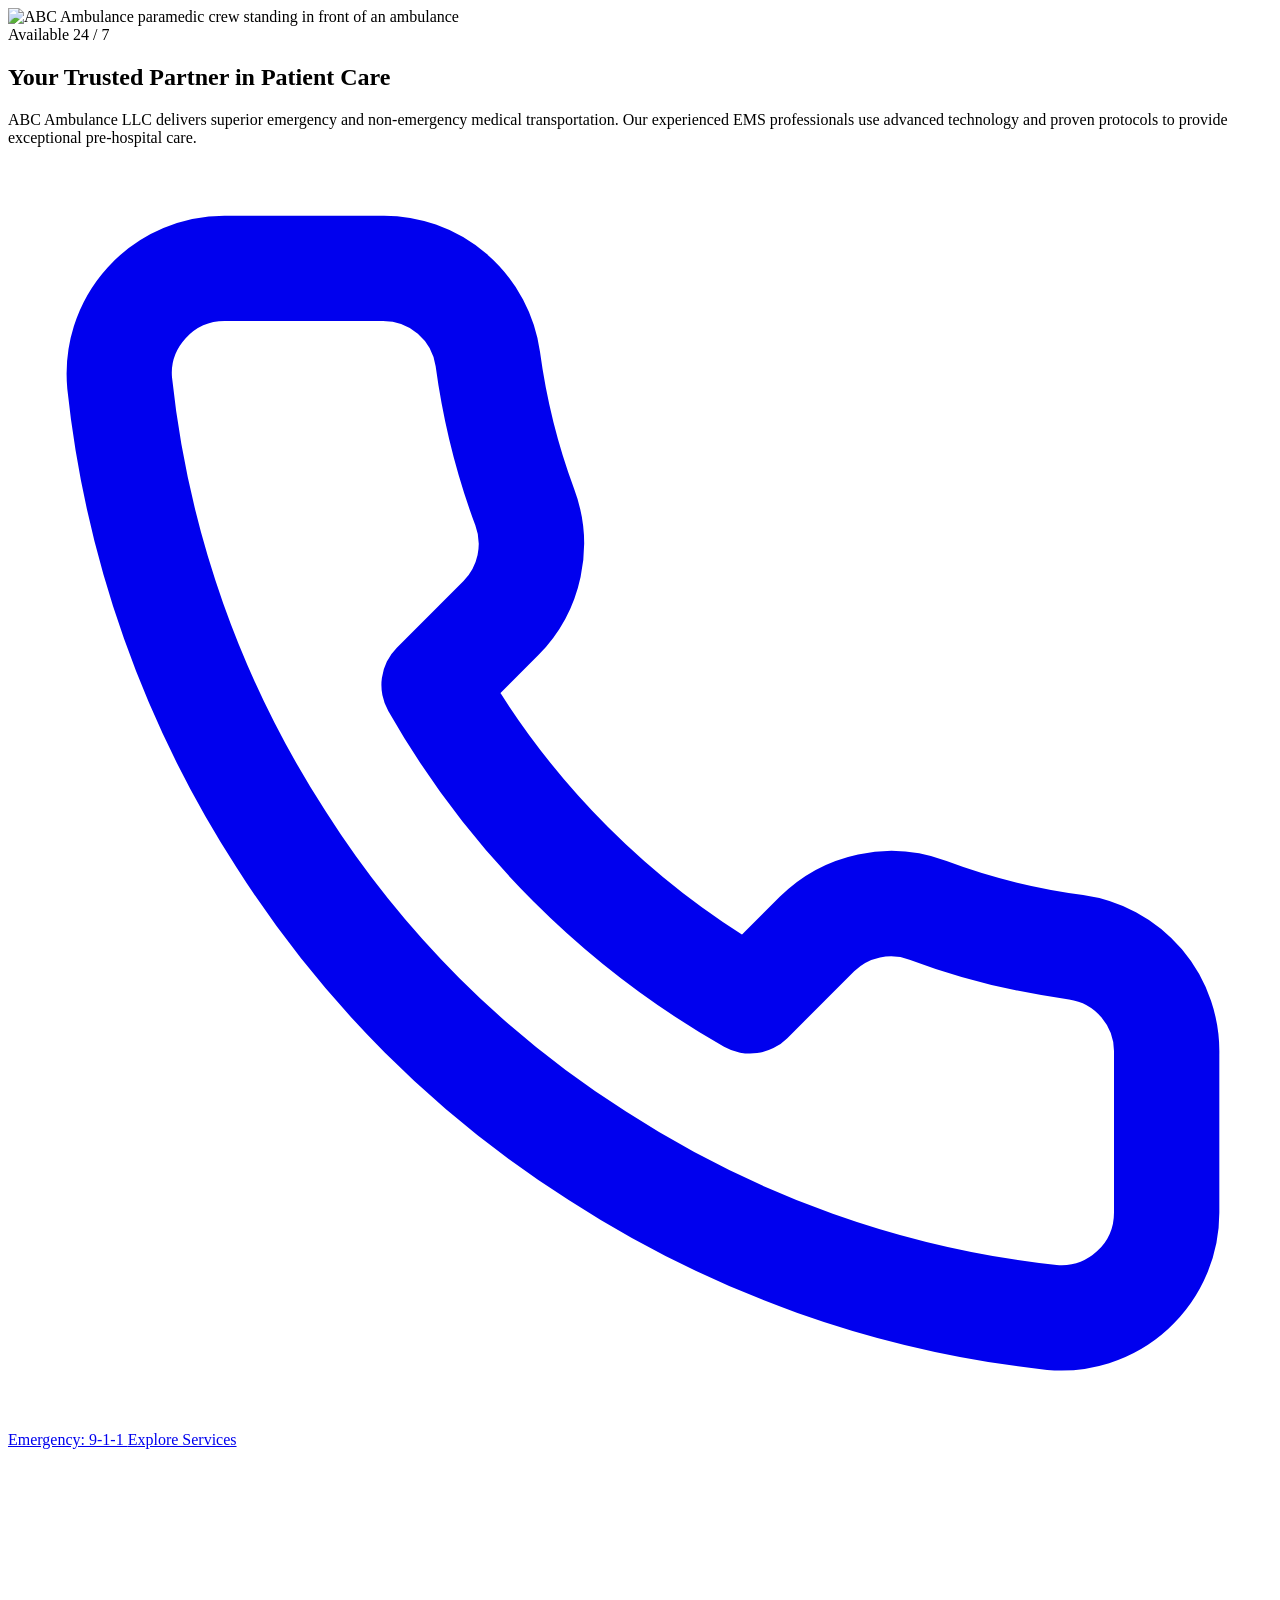
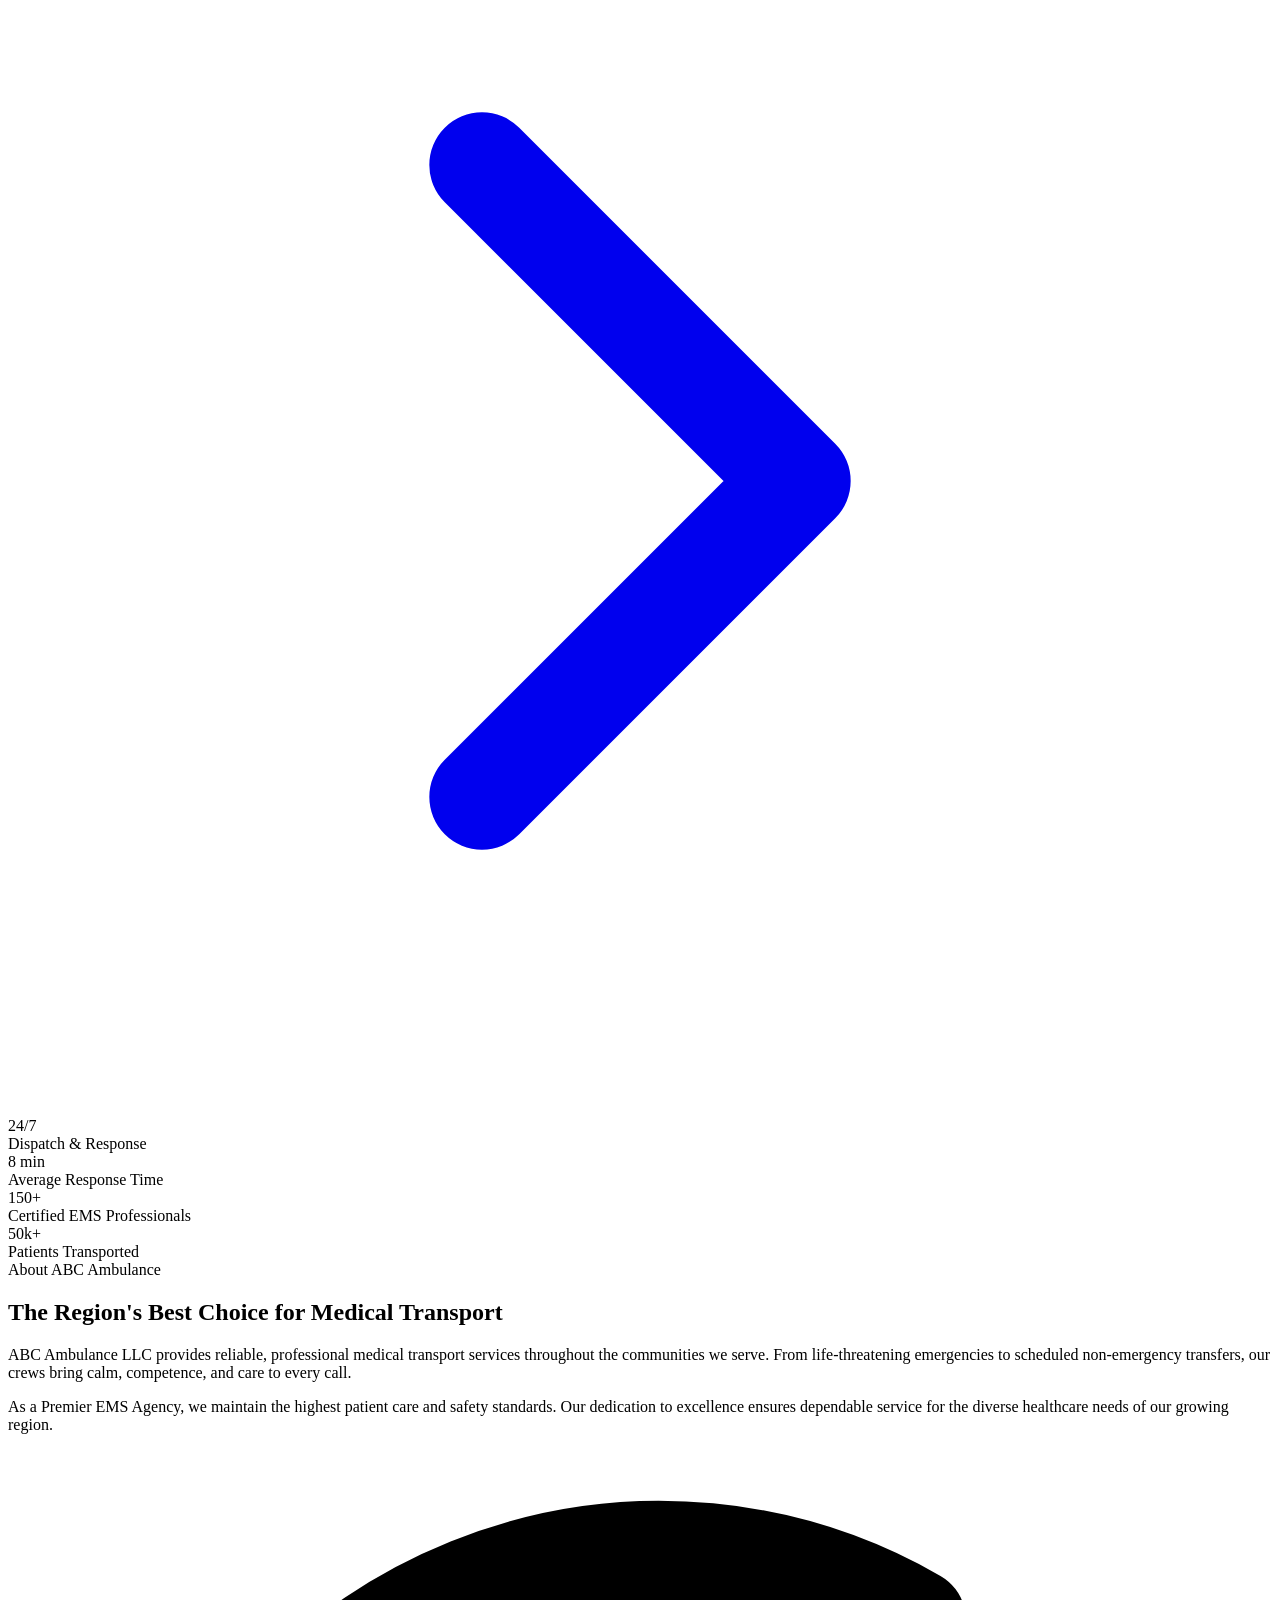
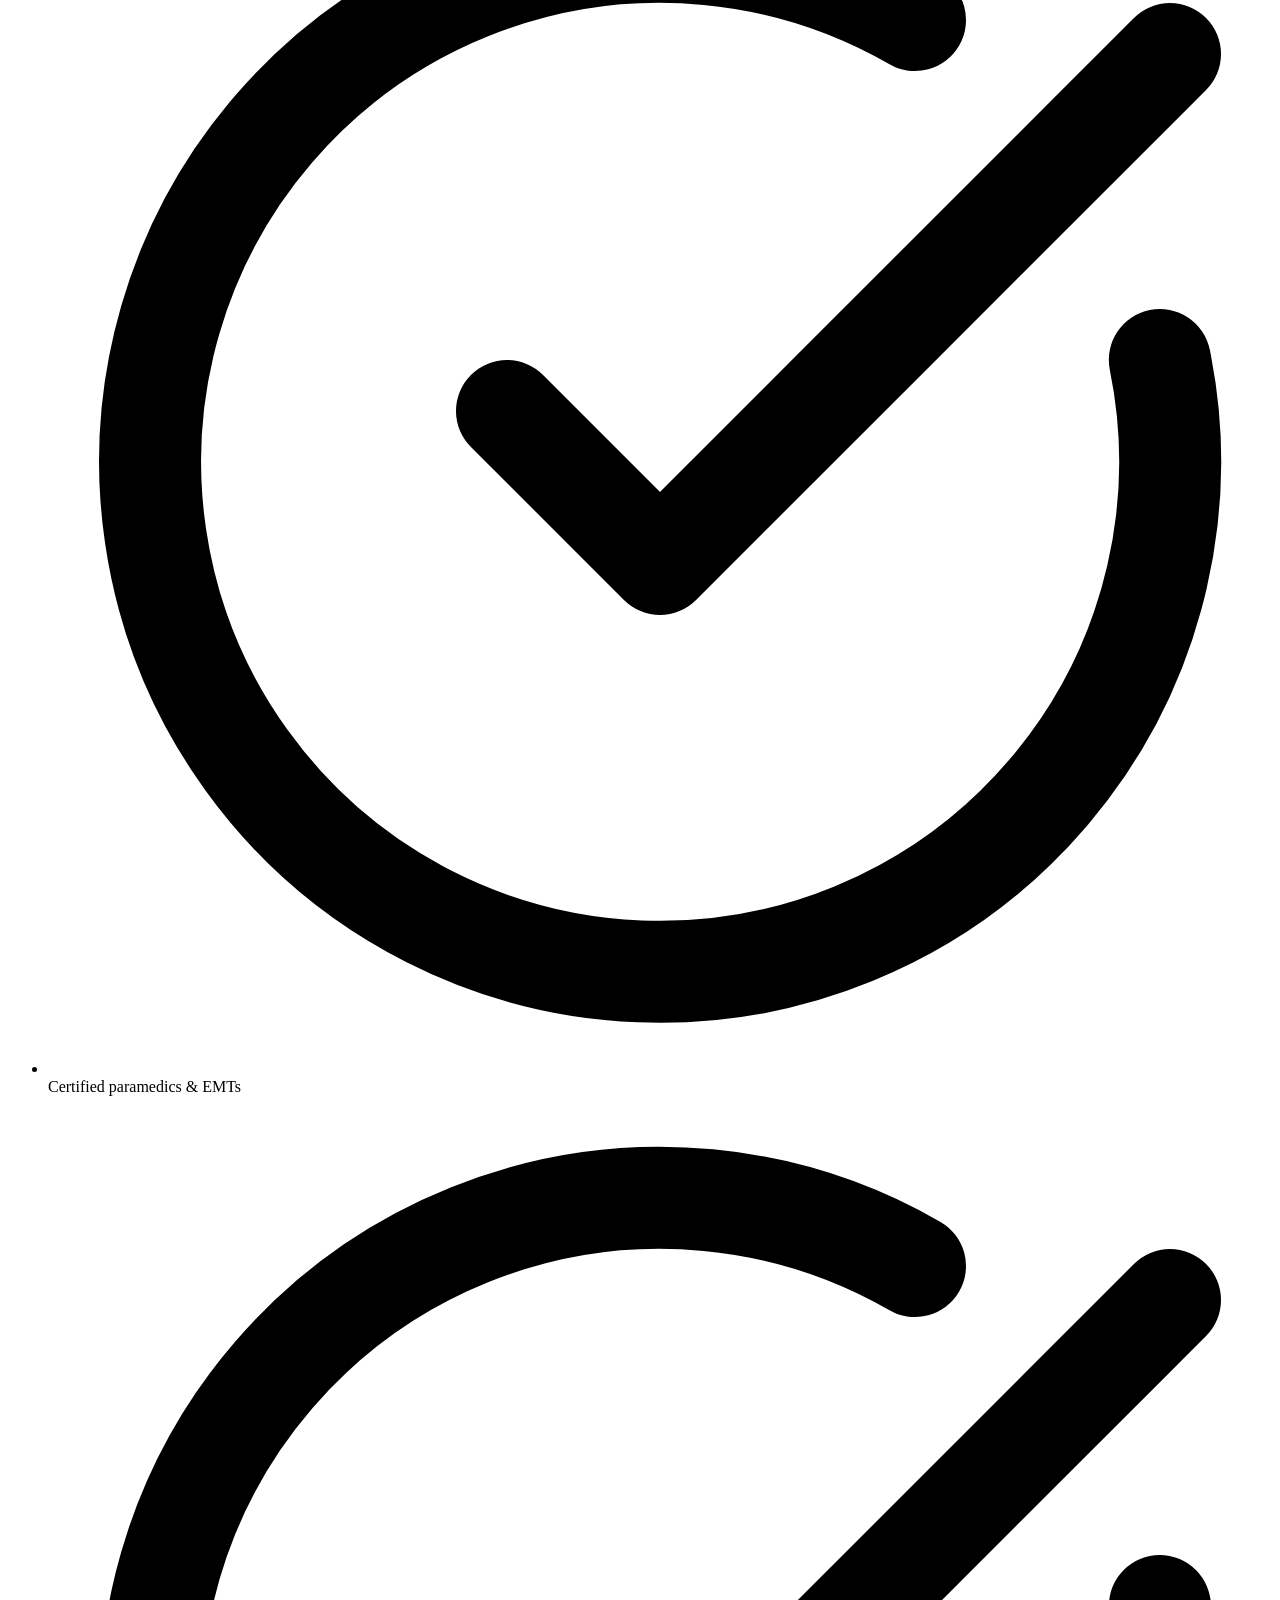
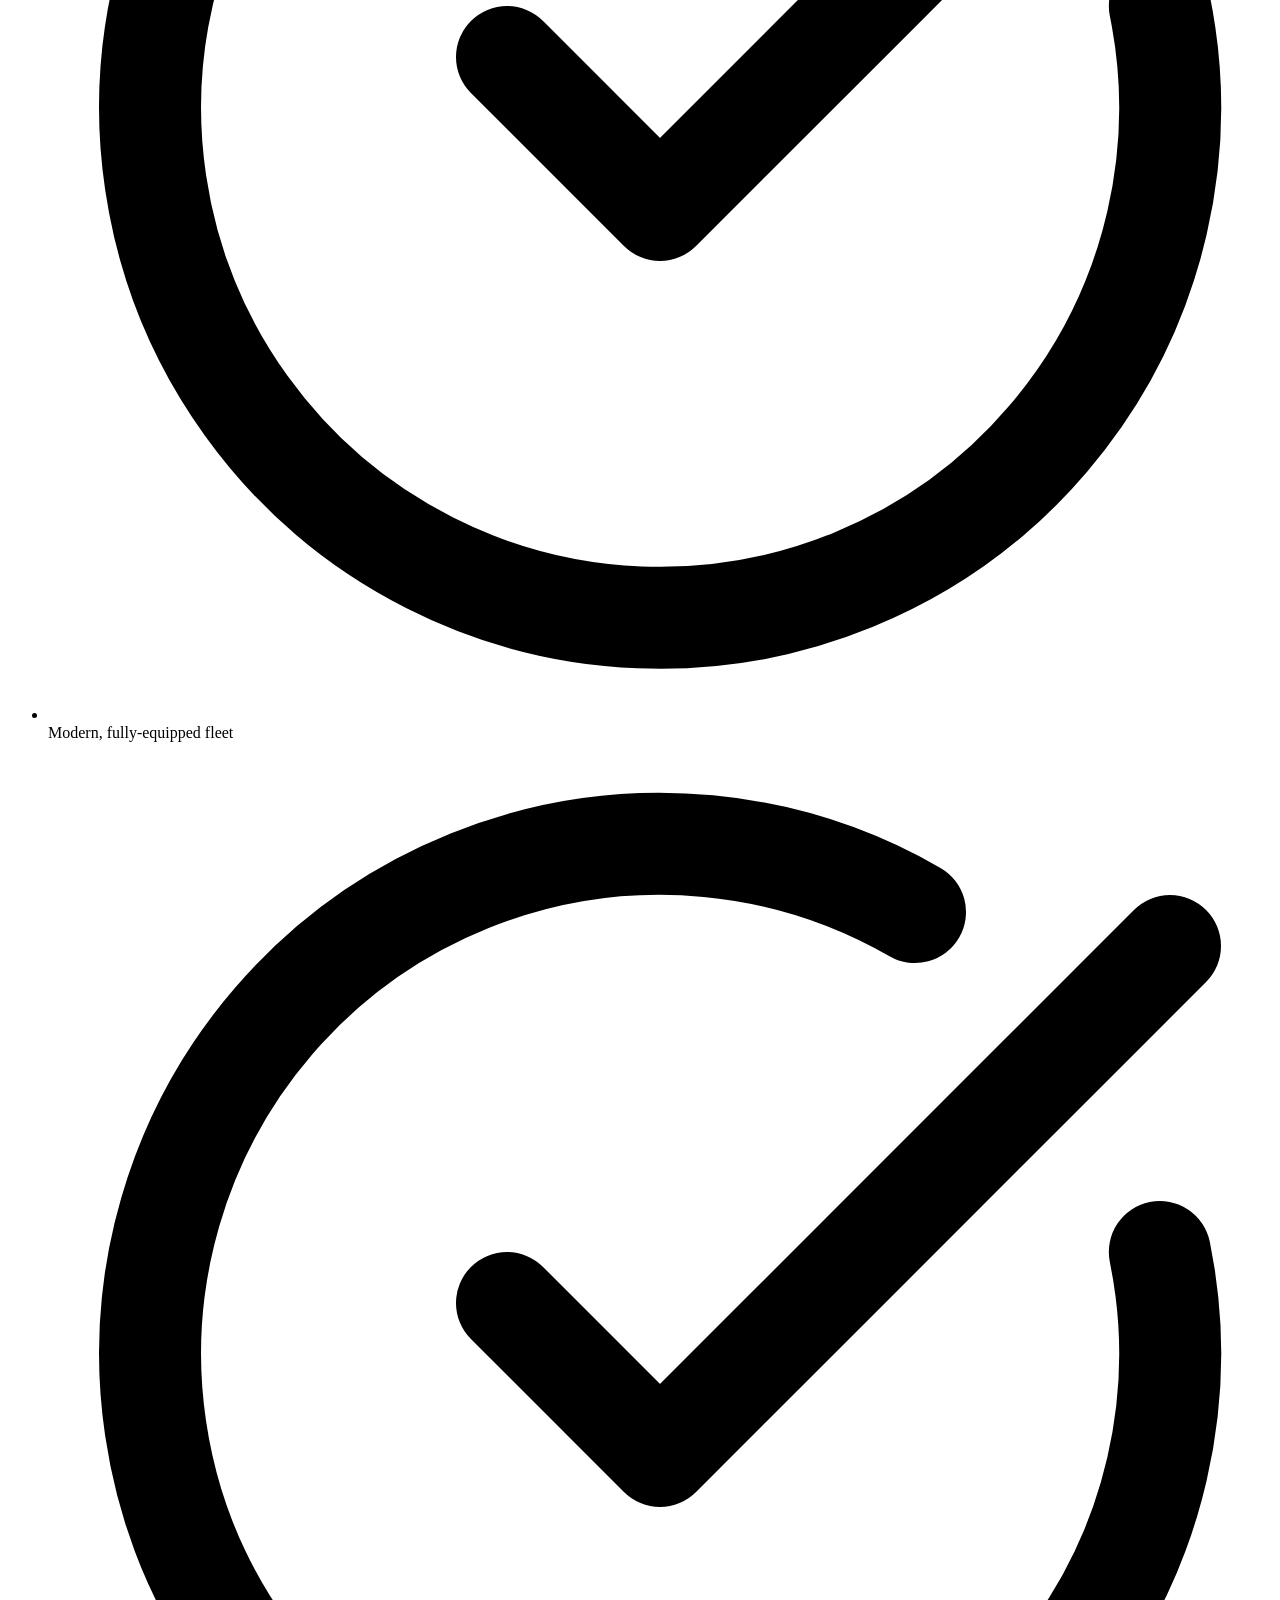
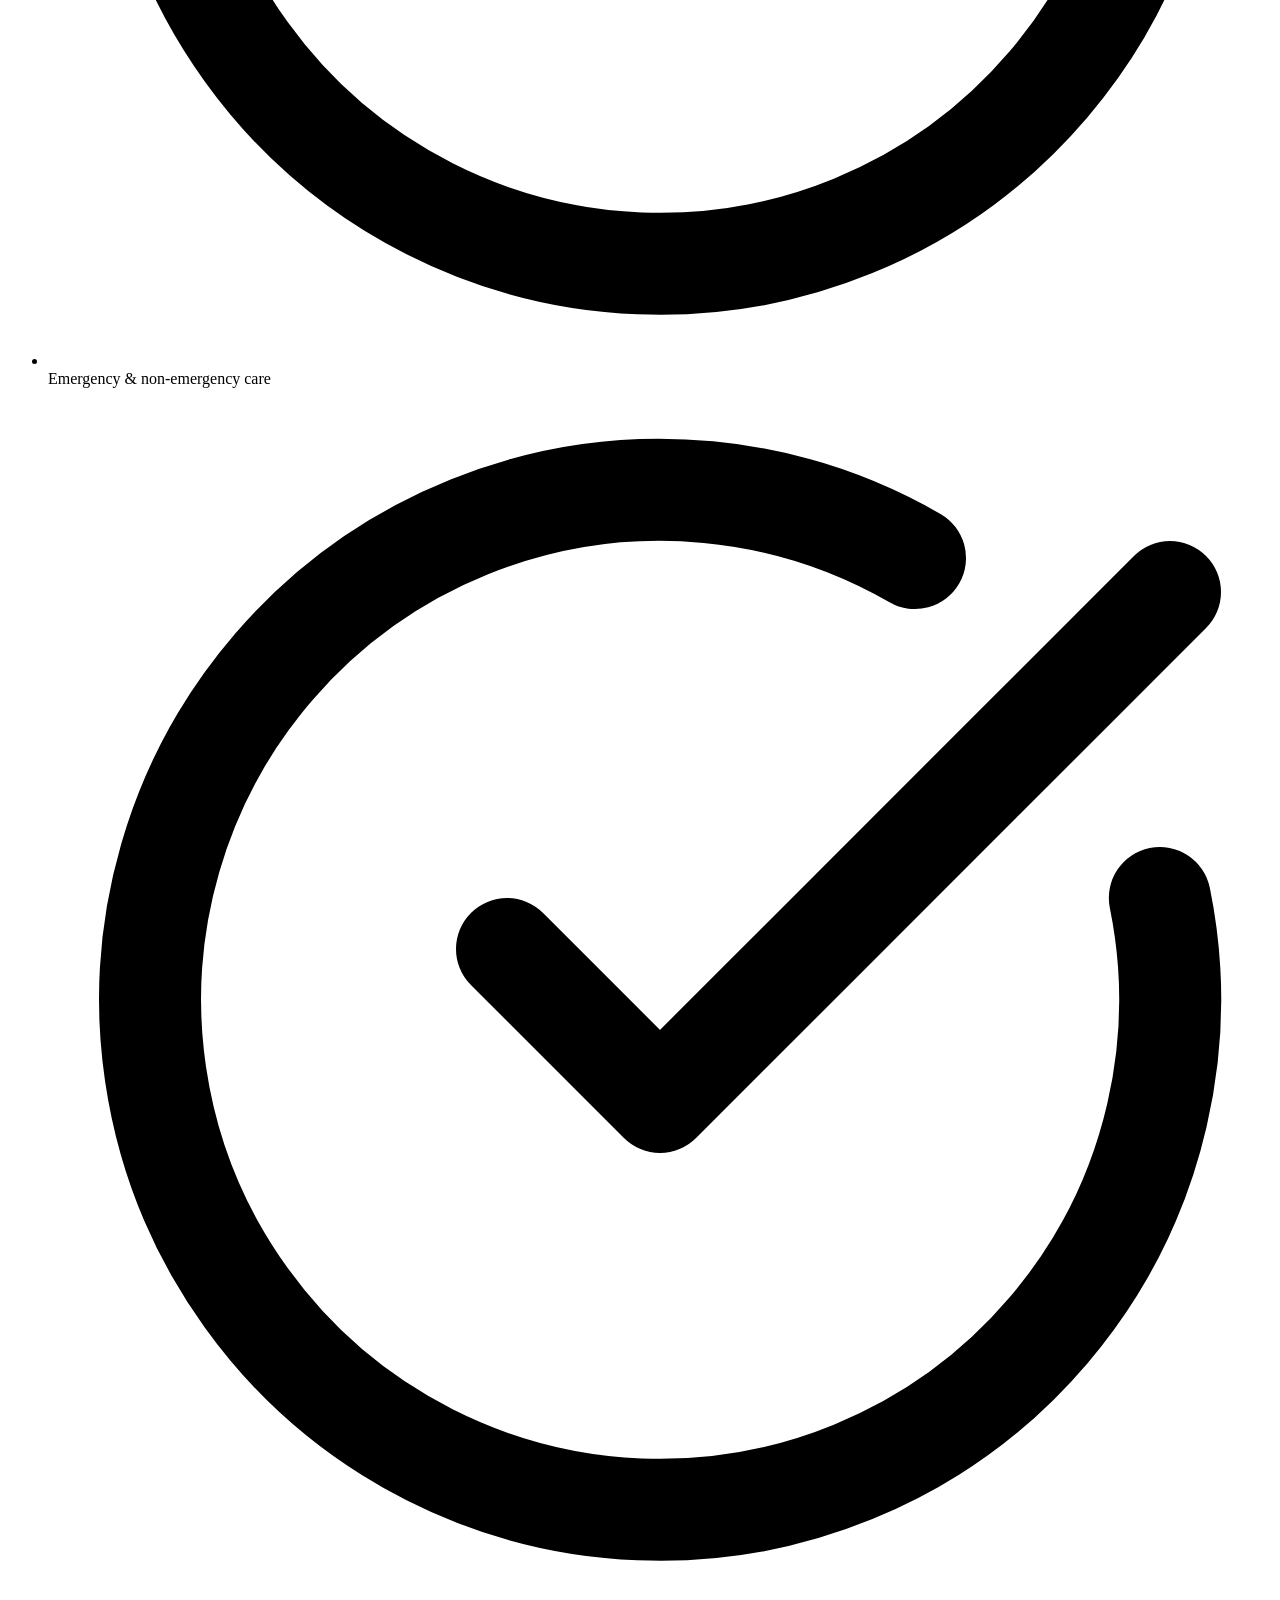
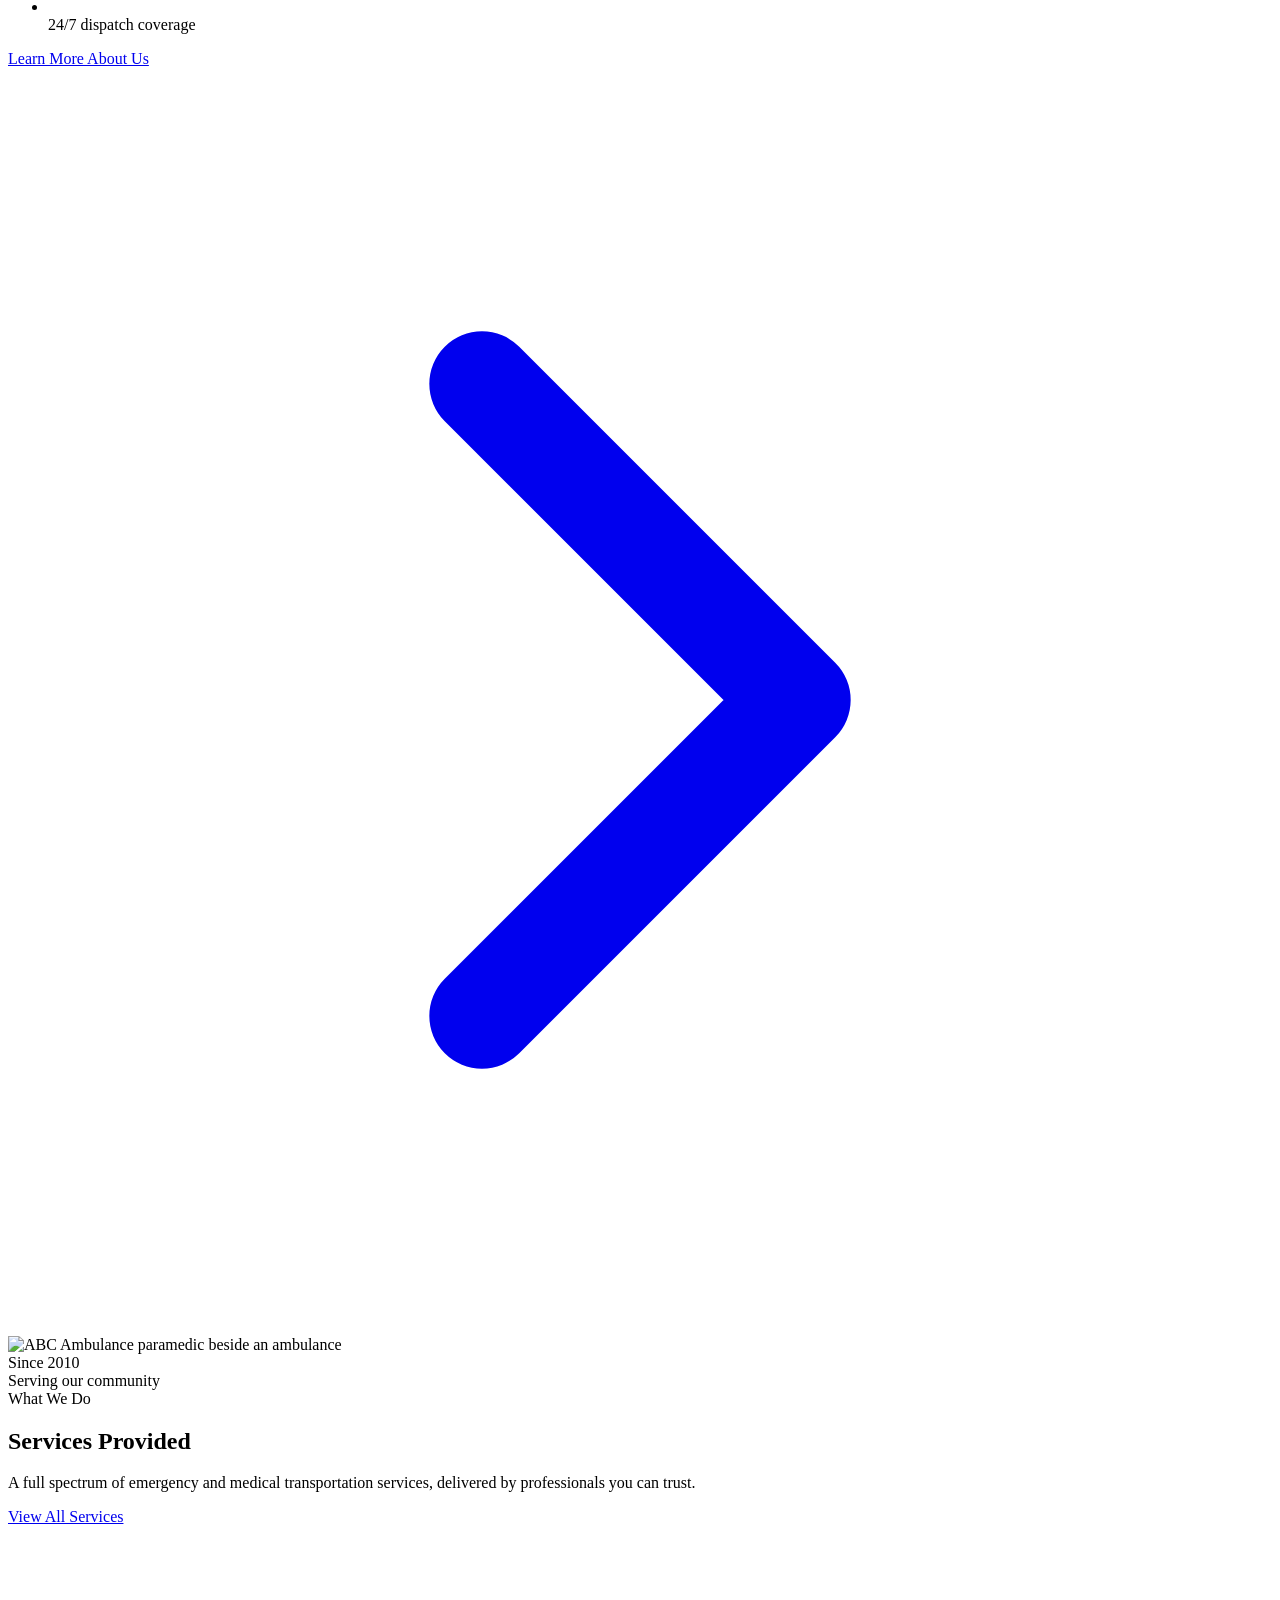
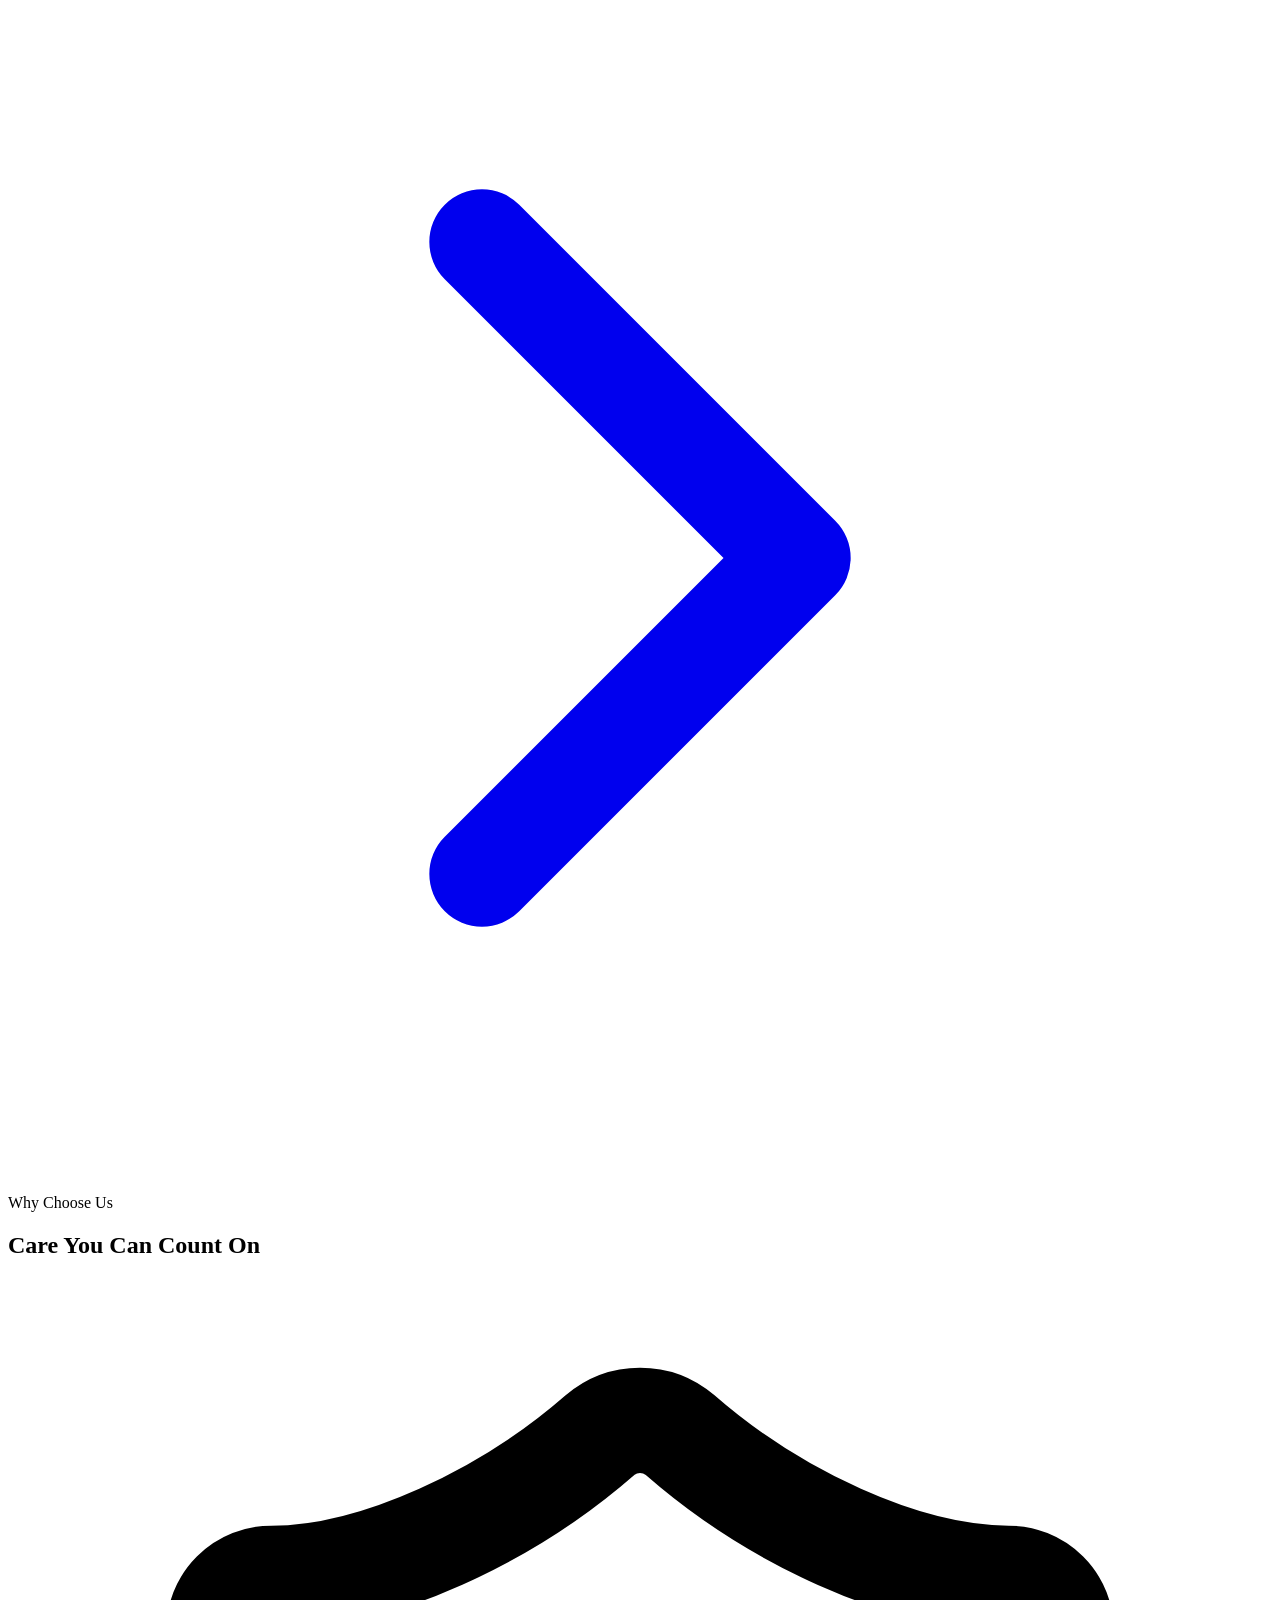
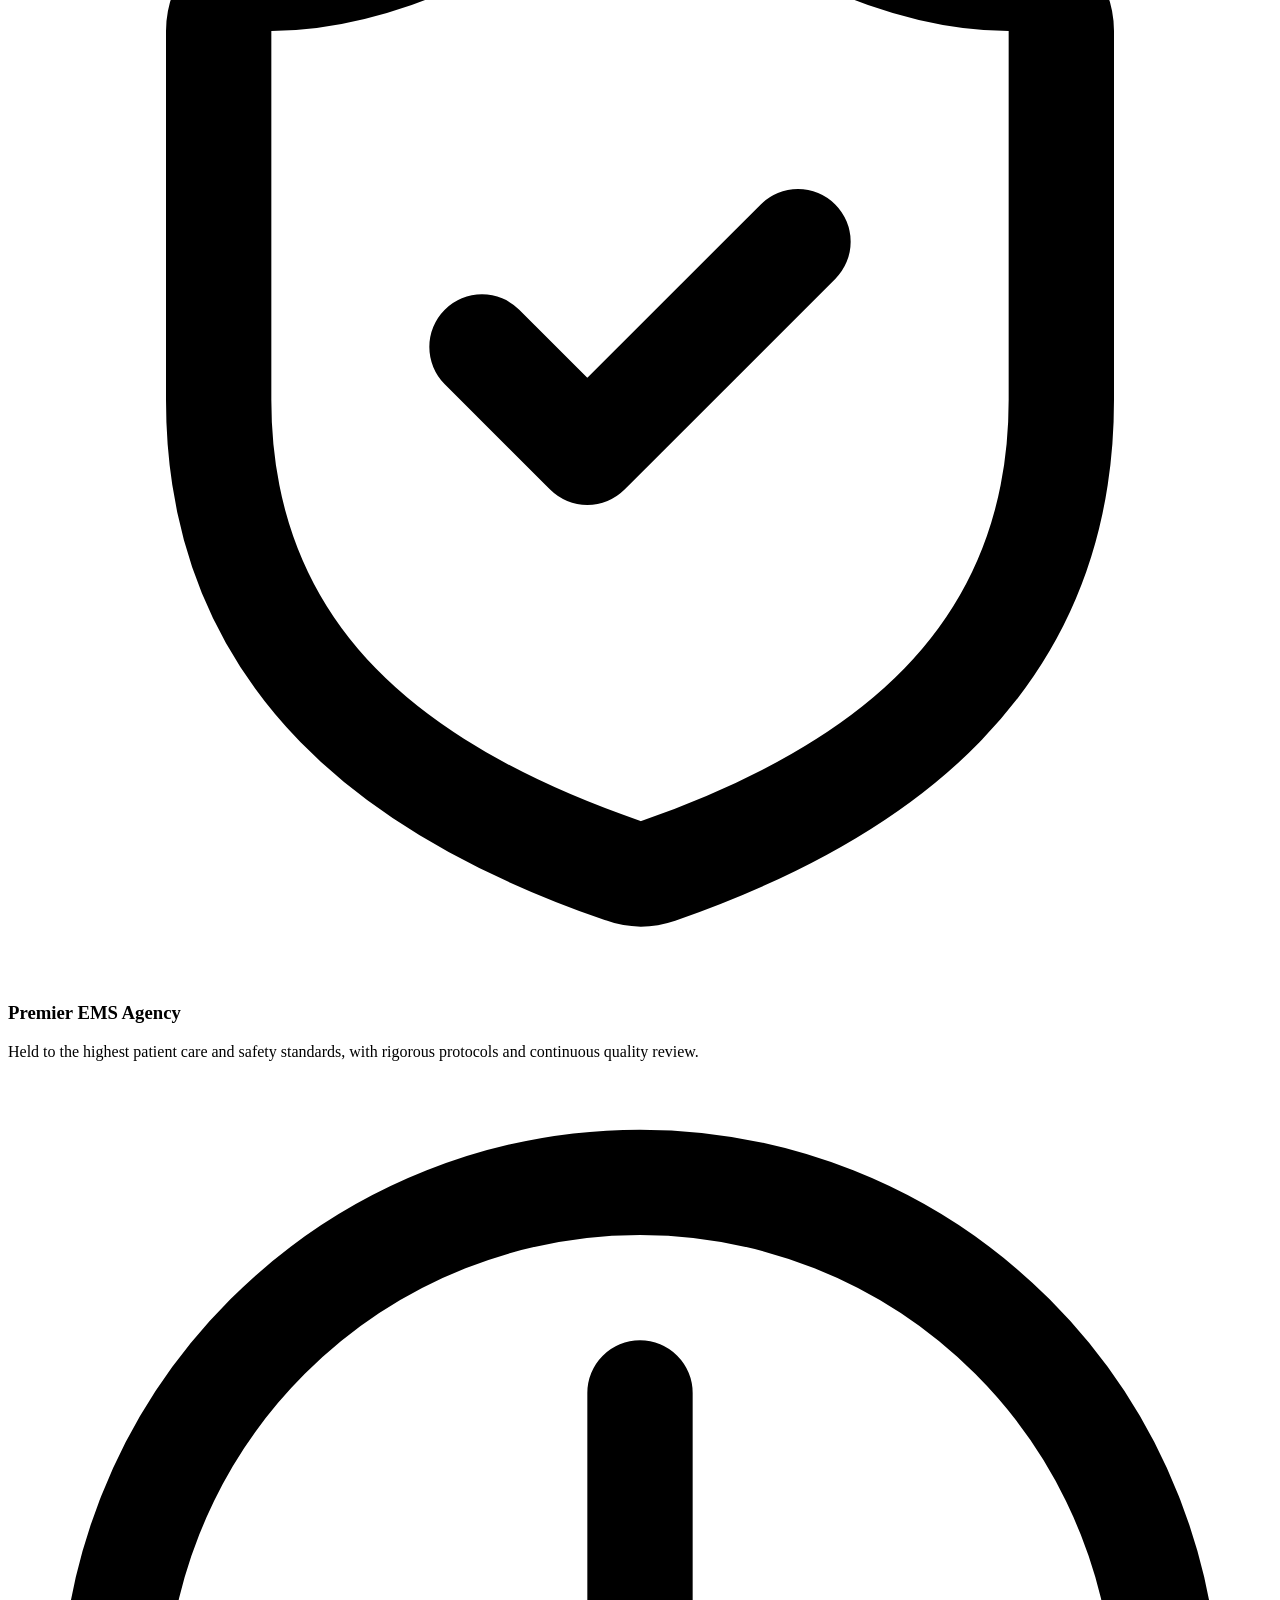
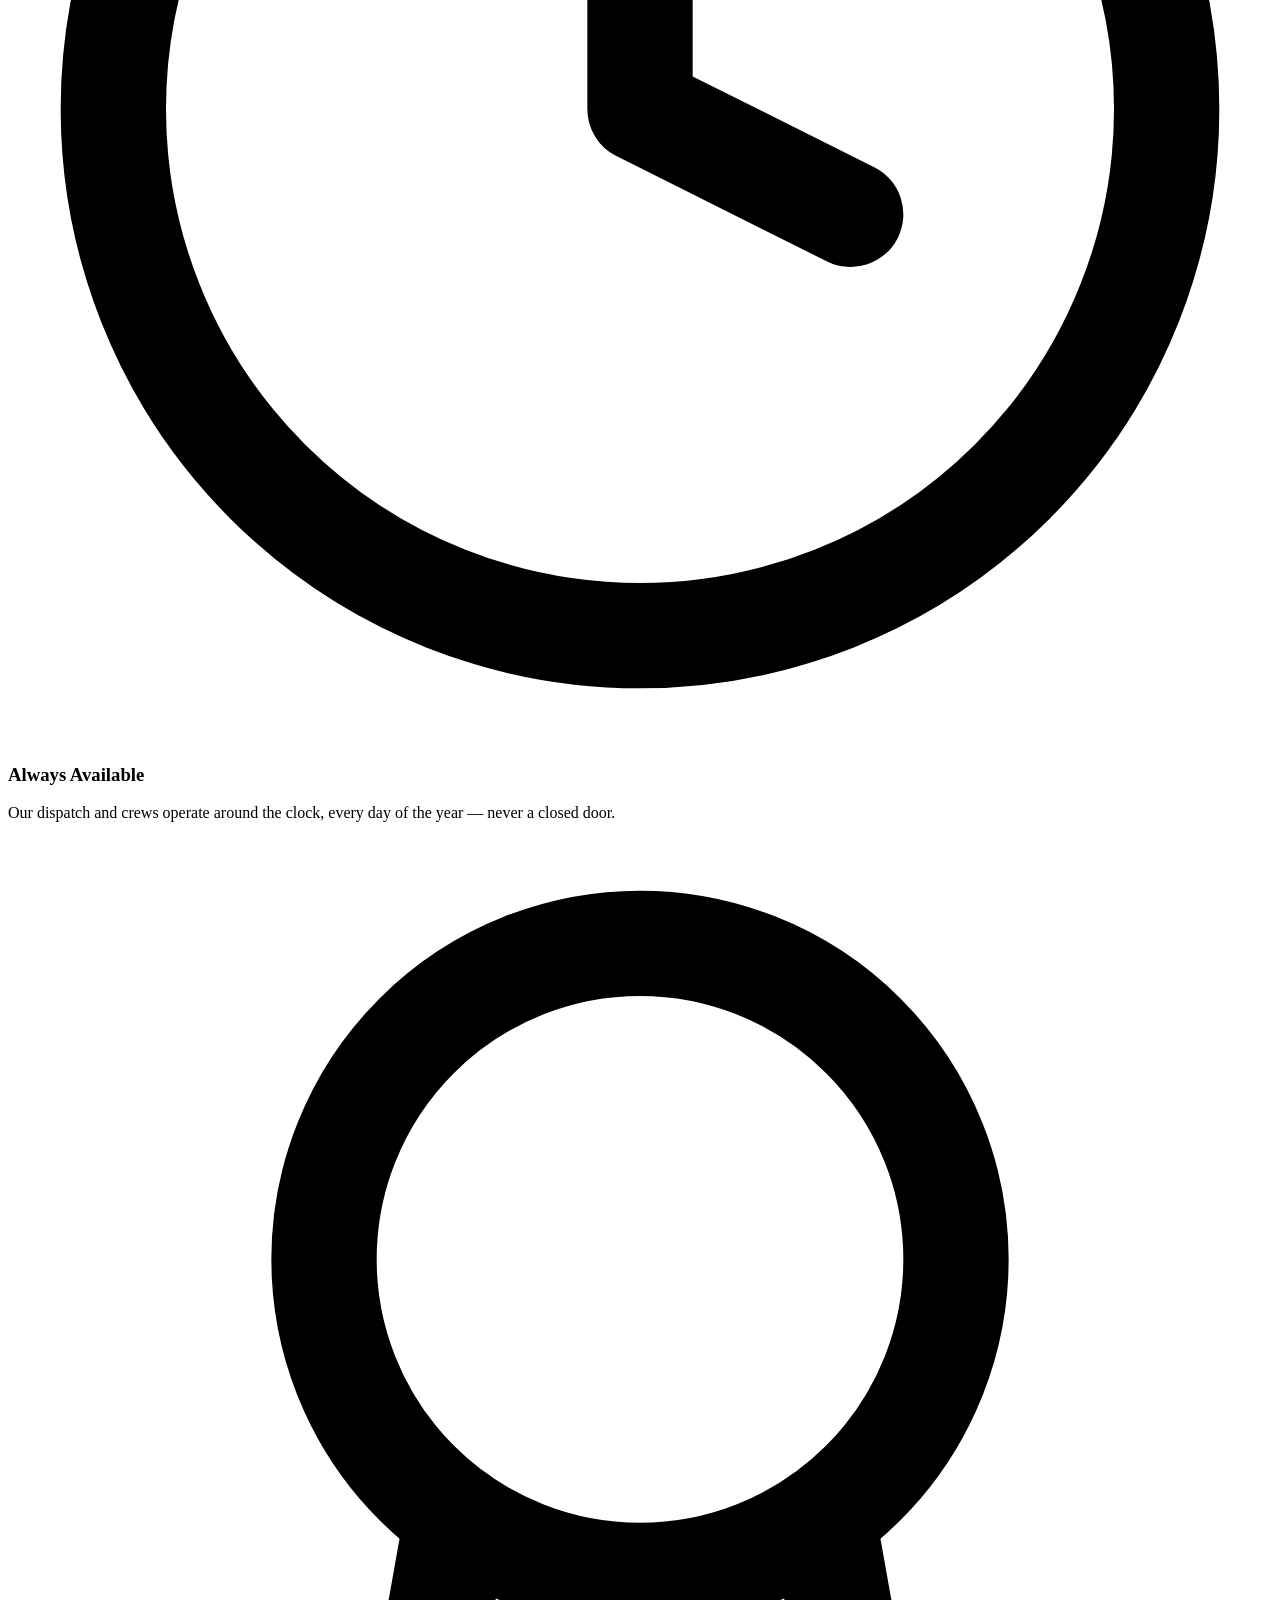
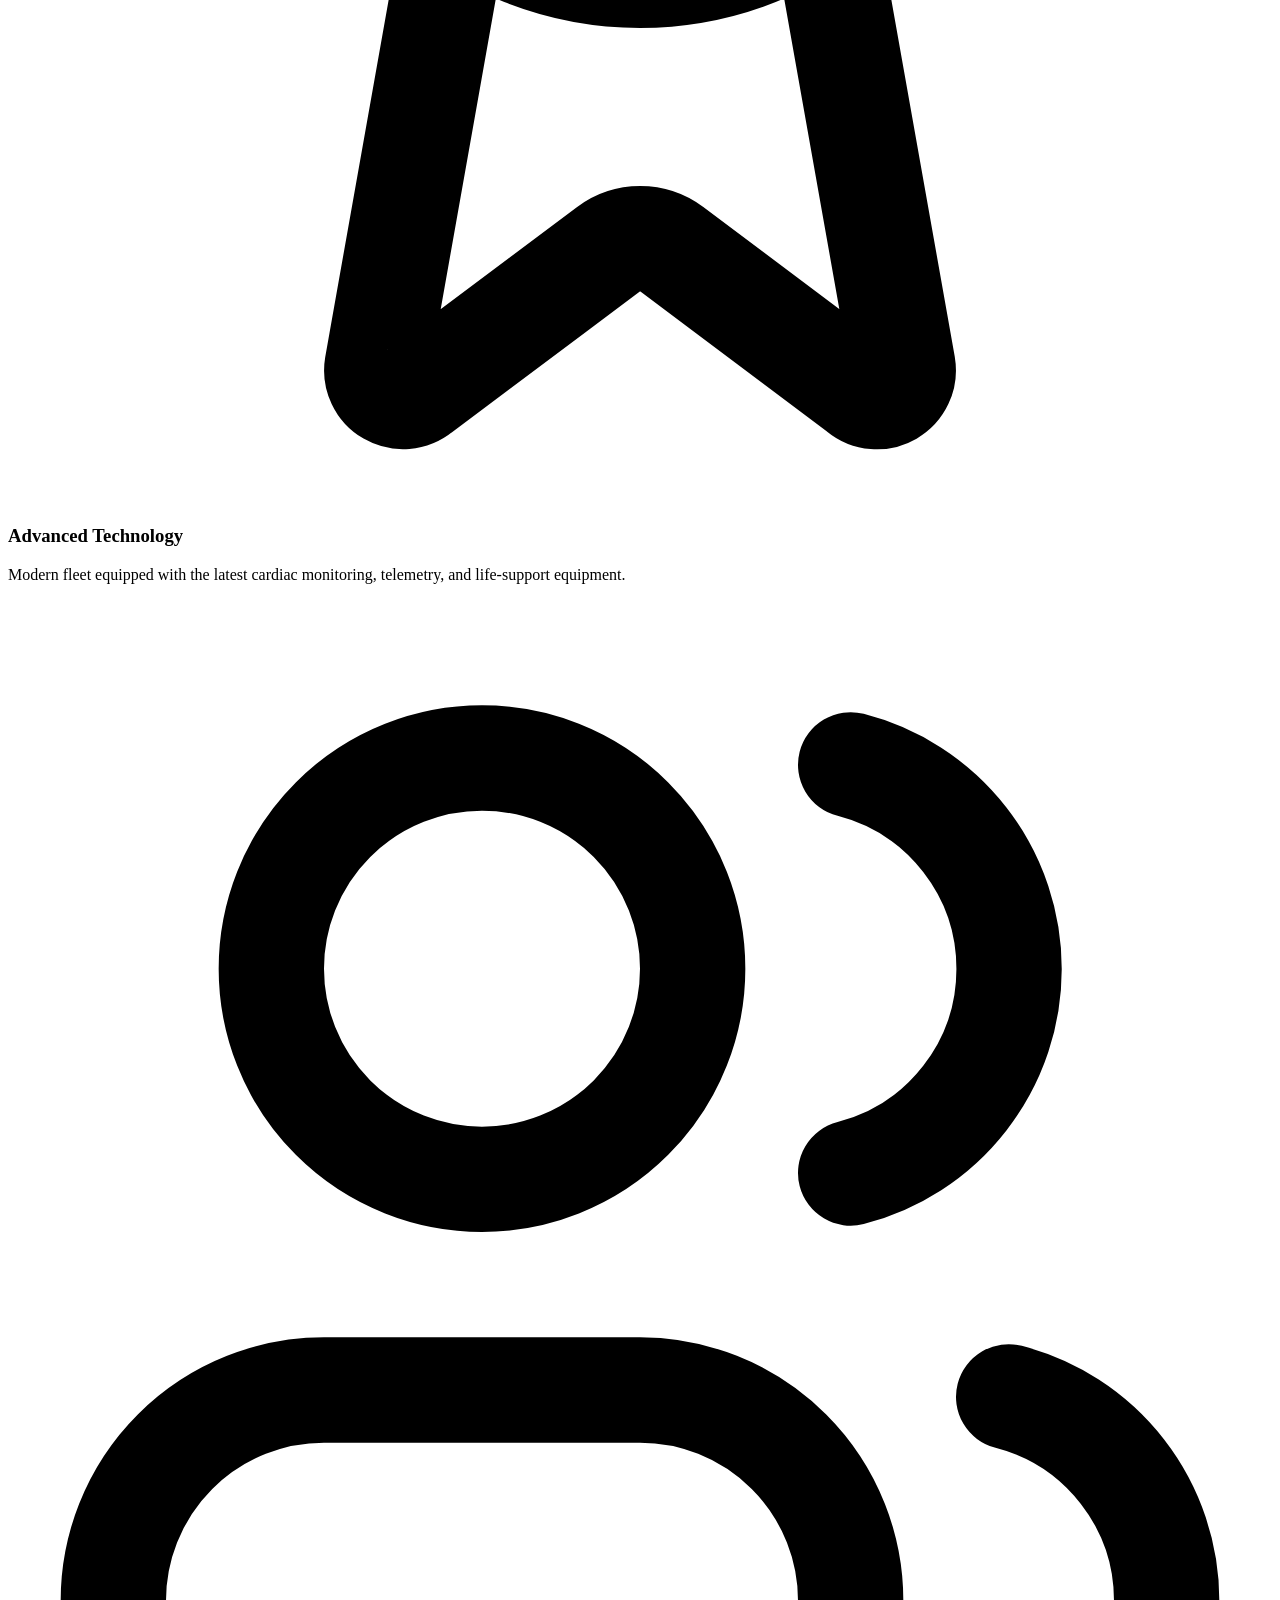
==== index.html @ 4aece764 "Add files via upload" ====
<!DOCTYPE html>
<html lang="en">
<head>
  <meta charset="utf-8" />
  <meta name="viewport" content="width=device-width, initial-scale=1" />
  <title>ABC Ambulance LLC | 24/7 Emergency & Medical Transport</title>
  <meta name="description" content="ABC Ambulance LLC delivers superior emergency 9-1-1 response and non-emergency medical transportation with certified paramedics serving our communities 24/7." />
  <meta name="author" content="ABC Ambulance LLC" />
  <meta property="og:title" content="ABC Ambulance LLC | 24/7 Emergency & Medical Transport" />
  <meta property="og:description" content="Superior emergency and non-emergency medical transport with certified paramedics and EMTs." />
  <meta property="og:type" content="website" />
  <meta name="twitter:card" content="summary_large_image" />
  <link rel="preconnect" href="https://fonts.googleapis.com" />
  <link rel="preconnect" href="https://fonts.gstatic.com" crossorigin />
  <link rel="stylesheet" href="https://fonts.googleapis.com/css2?family=Barlow+Condensed:wght@500;600;700&family=Inter:wght@400;500;600;700&display=swap" />
  <link rel="stylesheet" href="css/styles.css" />
</head>
<body>
  <header class="site-header" id="site-header"></header>

  <main>
    <!-- Hero -->
    <section class="hero">
      <div class="hero-bg">
        <img src="assets/hero-crew.jpg" alt="ABC Ambulance paramedic crew standing in front of an ambulance" width="1600" height="1200" />
        <div class="hero-overlay"></div>
      </div>
      <div class="container">
        <div class="hero-inner">
          <span class="badge-live"><span class="badge-dot"></span> Available 24 / 7</span>
          <h1>Your Trusted Partner in Patient Care</h1>
          <p>ABC Ambulance LLC delivers superior emergency and non-emergency medical transportation. Our experienced EMS professionals use advanced technology and proven protocols to provide exceptional pre-hospital care.</p>
          <div class="hero-actions">
            <a class="btn btn-hero btn-lg" href="tel:911">
              <svg viewBox="0 0 24 24" fill="none" stroke="currentColor" stroke-width="2" stroke-linecap="round" stroke-linejoin="round"><path d="M22 16.92v3a2 2 0 0 1-2.18 2 19.79 19.79 0 0 1-8.63-3.07 19.5 19.5 0 0 1-6-6 19.79 19.79 0 0 1-3.07-8.67A2 2 0 0 1 4.11 2h3a2 2 0 0 1 2 1.72c.13.96.36 1.9.7 2.81a2 2 0 0 1-.45 2.11L8.09 9.91a16 16 0 0 0 6 6l1.27-1.27a2 2 0 0 1 2.11-.45c.9.34 1.85.57 2.81.7A2 2 0 0 1 22 16.92z"/></svg>
              Emergency: 9-1-1
            </a>
            <a class="btn btn-outline-light btn-lg" href="services.html">
              Explore Services
              <svg viewBox="0 0 24 24" fill="none" stroke="currentColor" stroke-width="2" stroke-linecap="round" stroke-linejoin="round"><path d="m9 18 6-6-6-6"/></svg>
            </a>
          </div>
        </div>
      </div>
    </section>

    <!-- Stats -->
    <section class="stats">
      <div class="container">
        <div class="grid">
          <div class="stat"><div class="stat-value">24/7</div><div class="stat-label">Dispatch &amp; Response</div></div>
          <div class="stat"><div class="stat-value">8 min</div><div class="stat-label">Average Response Time</div></div>
          <div class="stat"><div class="stat-value">150+</div><div class="stat-label">Certified EMS Professionals</div></div>
          <div class="stat"><div class="stat-value">50k+</div><div class="stat-label">Patients Transported</div></div>
        </div>
      </div>
    </section>

    <!-- Intro -->
    <section class="section">
      <div class="container two-col">
        <div>
          <span class="eyebrow">About ABC Ambulance</span>
          <h2>The Region's Best Choice for Medical Transport</h2>
          <div class="prose">
            <p>ABC Ambulance LLC provides reliable, professional medical transport services throughout the communities we serve. From life-threatening emergencies to scheduled non-emergency transfers, our crews bring calm, competence, and care to every call.</p>
            <p>As a Premier EMS Agency, we maintain the highest patient care and safety standards. Our dedication to excellence ensures dependable service for the diverse healthcare needs of our growing region.</p>
          </div>
          <ul class="check-list">
            <li><svg viewBox="0 0 24 24" fill="none" stroke="currentColor" stroke-width="2" stroke-linecap="round" stroke-linejoin="round"><path d="M21.801 10A10 10 0 1 1 17 3.335"/><path d="m9 11 3 3L22 4"/></svg> Certified paramedics &amp; EMTs</li>
            <li><svg viewBox="0 0 24 24" fill="none" stroke="currentColor" stroke-width="2" stroke-linecap="round" stroke-linejoin="round"><path d="M21.801 10A10 10 0 1 1 17 3.335"/><path d="m9 11 3 3L22 4"/></svg> Modern, fully-equipped fleet</li>
            <li><svg viewBox="0 0 24 24" fill="none" stroke="currentColor" stroke-width="2" stroke-linecap="round" stroke-linejoin="round"><path d="M21.801 10A10 10 0 1 1 17 3.335"/><path d="m9 11 3 3L22 4"/></svg> Emergency &amp; non-emergency care</li>
            <li><svg viewBox="0 0 24 24" fill="none" stroke="currentColor" stroke-width="2" stroke-linecap="round" stroke-linejoin="round"><path d="M21.801 10A10 10 0 1 1 17 3.335"/><path d="m9 11 3 3L22 4"/></svg> 24/7 dispatch coverage</li>
          </ul>
          <a class="btn btn-primary btn-lg" style="margin-top:2rem" href="about.html">
            Learn More About Us
            <svg viewBox="0 0 24 24" fill="none" stroke="currentColor" stroke-width="2" stroke-linecap="round" stroke-linejoin="round"><path d="m9 18 6-6-6-6"/></svg>
          </a>
        </div>
        <div class="portrait-wrap">
          <div class="img-frame">
            <img src="assets/emt-portrait.jpg" alt="ABC Ambulance paramedic beside an ambulance" width="800" height="1008" loading="lazy" />
          </div>
          <div class="portrait-badge">
            <div class="big">Since 2010</div>
            <div class="small">Serving our community</div>
          </div>
        </div>
      </div>
    </section>

    <!-- Services -->
    <section class="section bg-secondary">
      <div class="container">
        <div class="section-intro">
          <span class="eyebrow">What We Do</span>
          <h2 class="section-title">Services Provided</h2>
          <p>A full spectrum of emergency and medical transportation services, delivered by professionals you can trust.</p>
        </div>
        <div class="card-grid" id="services-grid-home"></div>
        <div class="center mt-12">
          <a class="btn btn-accent btn-lg" href="services.html">
            View All Services
            <svg viewBox="0 0 24 24" fill="none" stroke="currentColor" stroke-width="2" stroke-linecap="round" stroke-linejoin="round"><path d="m9 18 6-6-6-6"/></svg>
          </a>
        </div>
      </div>
    </section>

    <!-- Why choose -->
    <section class="section">
      <div class="container">
        <div class="section-intro">
          <span class="eyebrow">Why Choose Us</span>
          <h2 class="section-title">Care You Can Count On</h2>
        </div>
        <div class="card-grid" style="margin-top:3.5rem">
          <div class="feature">
            <div class="icon-circle"><svg viewBox="0 0 24 24" fill="none" stroke="currentColor" stroke-width="2" stroke-linecap="round" stroke-linejoin="round"><path d="M20 13c0 5-3.5 7.5-7.66 8.95a1 1 0 0 1-.67-.01C7.5 20.5 4 18 4 13V6a1 1 0 0 1 1-1c2 0 4.5-1.2 6.24-2.72a1.17 1.17 0 0 1 1.52 0C14.51 3.81 17 5 19 5a1 1 0 0 1 1 1z"/><path d="m9 12 2 2 4-4"/></svg></div>
            <h3>Premier EMS Agency</h3>
            <p>Held to the highest patient care and safety standards, with rigorous protocols and continuous quality review.</p>
          </div>
          <div class="feature">
            <div class="icon-circle"><svg viewBox="0 0 24 24" fill="none" stroke="currentColor" stroke-width="2" stroke-linecap="round" stroke-linejoin="round"><circle cx="12" cy="12" r="10"/><polyline points="12 6 12 12 16 14"/></svg></div>
            <h3>Always Available</h3>
            <p>Our dispatch and crews operate around the clock, every day of the year &mdash; never a closed door.</p>
          </div>
          <div class="feature">
            <div class="icon-circle"><svg viewBox="0 0 24 24" fill="none" stroke="currentColor" stroke-width="2" stroke-linecap="round" stroke-linejoin="round"><path d="m15.477 12.89 1.515 8.526a.5.5 0 0 1-.81.47l-3.58-2.687a1 1 0 0 0-1.197 0l-3.586 2.686a.5.5 0 0 1-.81-.469l1.514-8.526"/><circle cx="12" cy="8" r="6"/></svg></div>
            <h3>Advanced Technology</h3>
            <p>Modern fleet equipped with the latest cardiac monitoring, telemetry, and life-support equipment.</p>
          </div>
          <div class="feature">
            <div class="icon-circle"><svg viewBox="0 0 24 24" fill="none" stroke="currentColor" stroke-width="2" stroke-linecap="round" stroke-linejoin="round"><path d="M16 21v-2a4 4 0 0 0-4-4H6a4 4 0 0 0-4 4v2"/><circle cx="9" cy="7" r="4"/><path d="M22 21v-2a4 4 0 0 0-3-3.87"/><path d="M16 3.13a4 4 0 0 1 0 7.75"/></svg></div>
            <h3>Experienced Crews</h3>
            <p>Paramedics and EMTs with the training, compassion, and judgment that critical moments demand.</p>
          </div>
        </div>
      </div>
    </section>

    <!-- CTA -->
    <section class="cta-band">
      <div class="container">
        <div class="cta-box">
          <div>
            <h2>Need to schedule a transport?</h2>
            <p>Our team is ready to help with non-emergency transfers, billing questions, and event coverage. Reach out any time.</p>
            <p class="cta-loc"><svg viewBox="0 0 24 24" fill="none" stroke="currentColor" stroke-width="2" stroke-linecap="round" stroke-linejoin="round"><path d="M20 10c0 6-8 12-8 12s-8-6-8-12a8 8 0 0 1 16 0Z"/><circle cx="12" cy="10" r="3"/></svg> Serving Phoenix and surrounding communities</p>
          </div>
          <div class="cta-actions">
            <a class="btn btn-hero btn-lg" href="contact.html">Contact Us</a>
            <a class="btn btn-outline-light btn-lg" href="tel:18005550199">
              <svg viewBox="0 0 24 24" fill="none" stroke="currentColor" stroke-width="2" stroke-linecap="round" stroke-linejoin="round"><path d="M22 16.92v3a2 2 0 0 1-2.18 2 19.79 19.79 0 0 1-8.63-3.07 19.5 19.5 0 0 1-6-6 19.79 19.79 0 0 1-3.07-8.67A2 2 0 0 1 4.11 2h3a2 2 0 0 1 2 1.72c.13.96.36 1.9.7 2.81a2 2 0 0 1-.45 2.11L8.09 9.91a16 16 0 0 0 6 6l1.27-1.27a2 2 0 0 1 2.11-.45c.9.34 1.85.57 2.81.7A2 2 0 0 1 22 16.92z"/></svg>
              1-800-555-0199
            </a>
          </div>
        </div>
      </div>
    </section>
  </main>

  <footer class="site-footer" id="site-footer"></footer>
  <script src="js/main.js"></script>
</body>
</html>
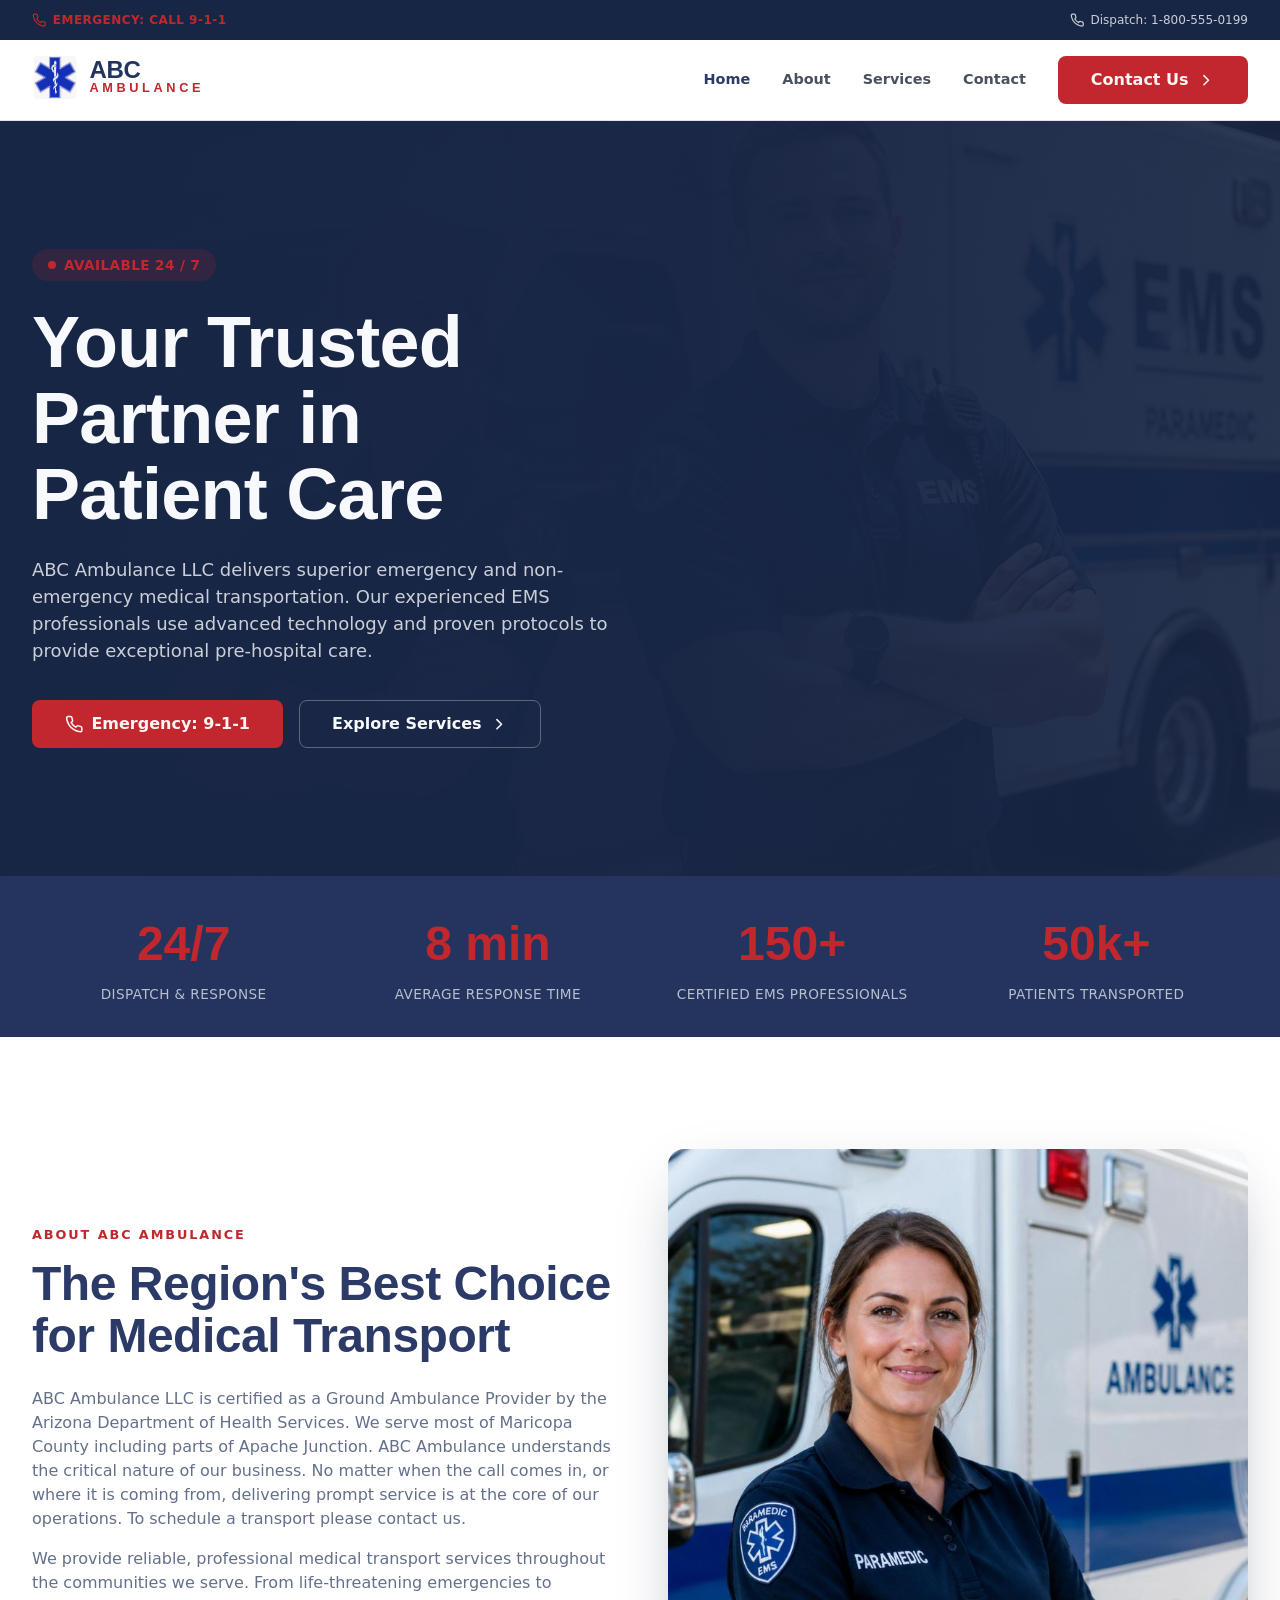
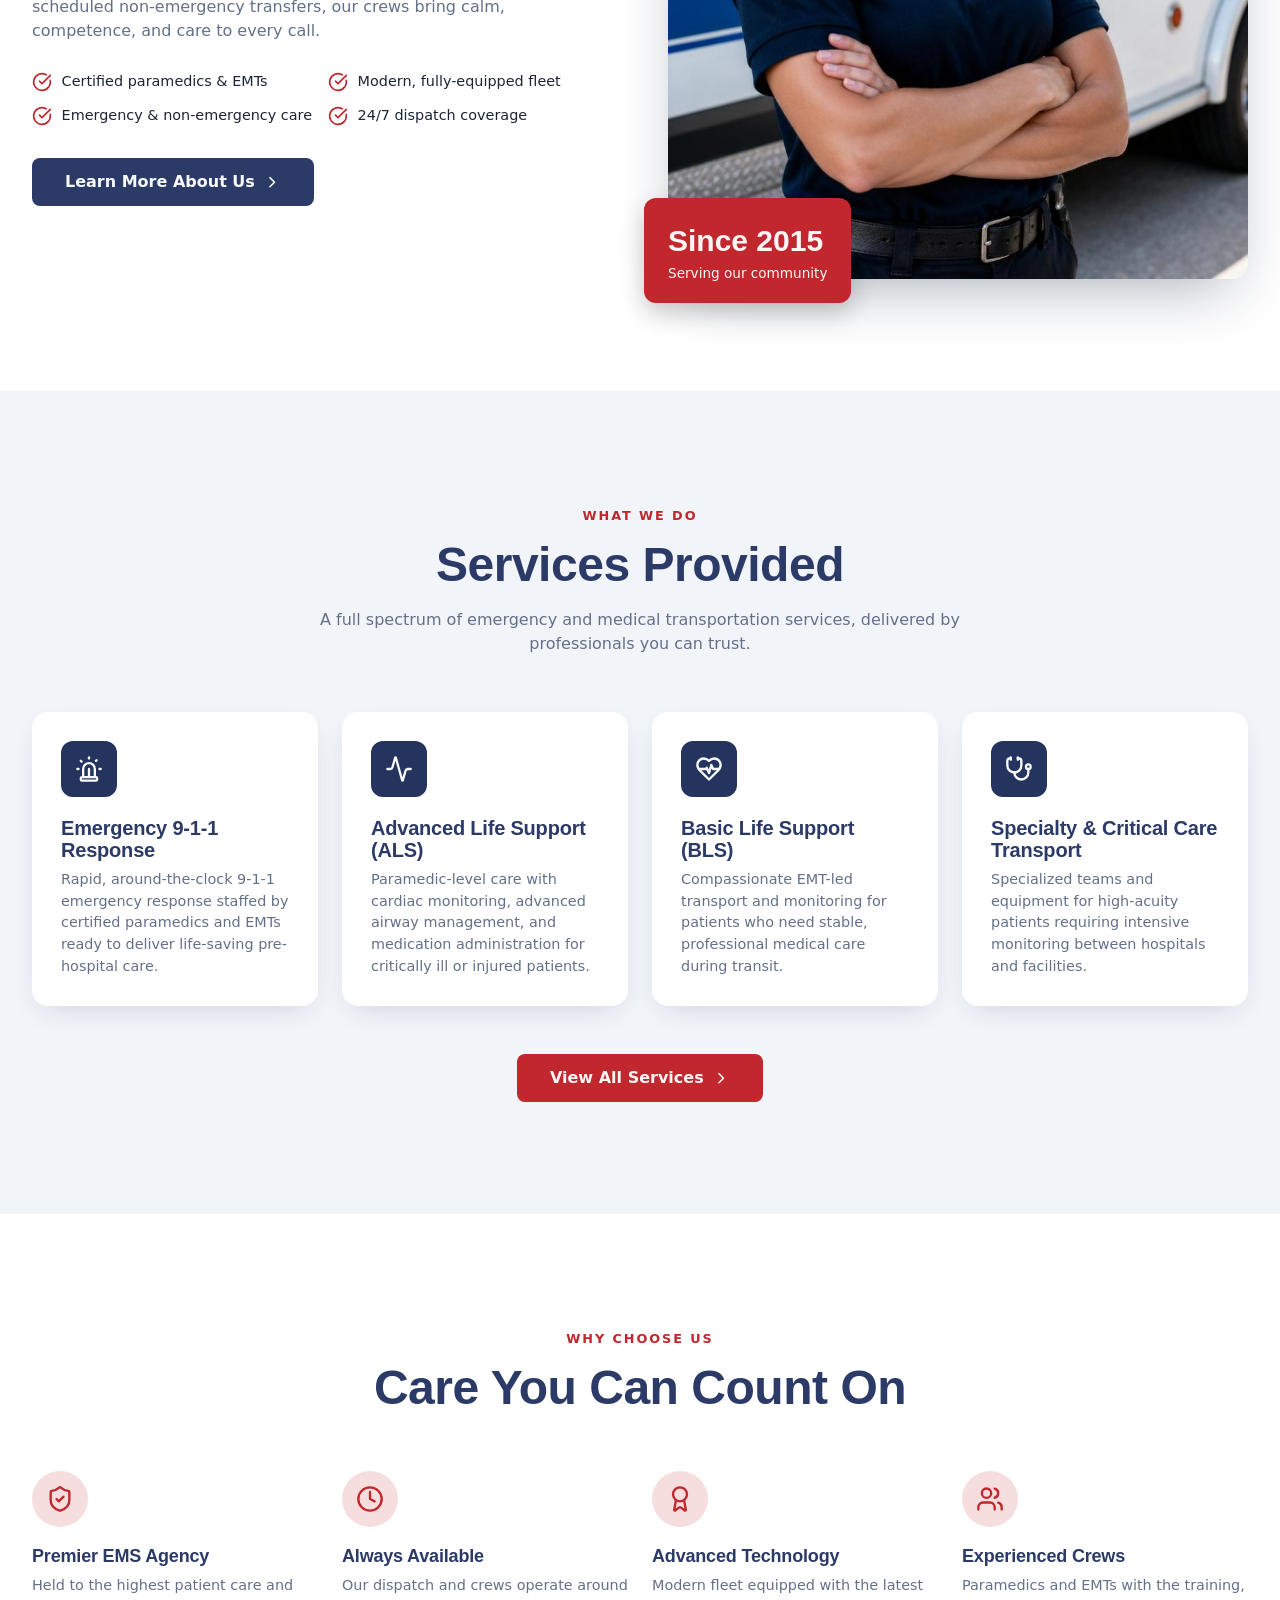
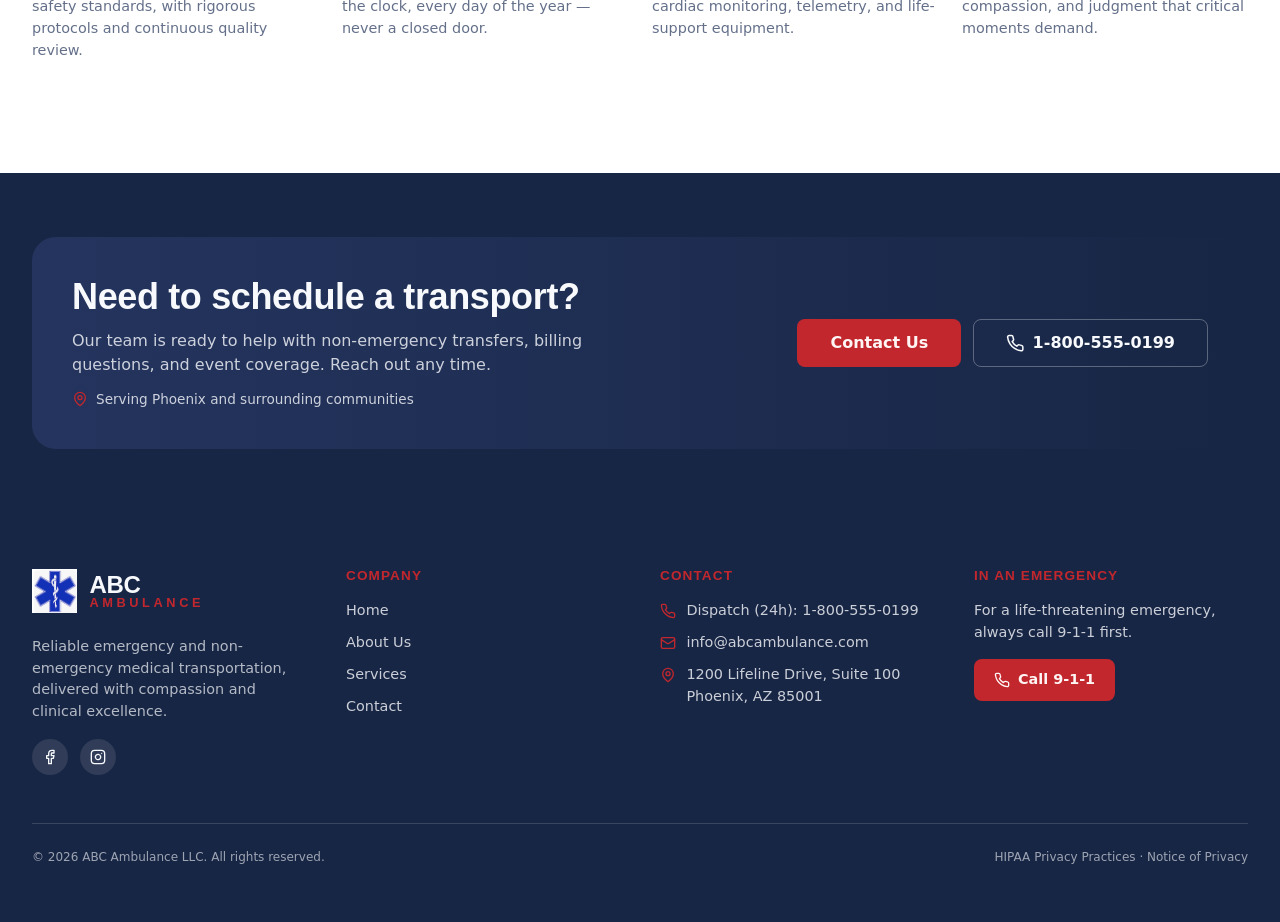
==== commit 6c9dad0f: "Add files via upload" ====
--- a/index.html
+++ b/index.html
@@ -63,8 +63,10 @@
           <span class="eyebrow">About ABC Ambulance</span>
           <h2>The Region's Best Choice for Medical Transport</h2>
           <div class="prose">
-            <p>ABC Ambulance LLC provides reliable, professional medical transport services throughout the communities we serve. From life-threatening emergencies to scheduled non-emergency transfers, our crews bring calm, competence, and care to every call.</p>
-            <p>As a Premier EMS Agency, we maintain the highest patient care and safety standards. Our dedication to excellence ensures dependable service for the diverse healthcare needs of our growing region.</p>
+            
+            <p>ABC Ambulance LLC is certified as a Ground Ambulance Provider by the Arizona Department of Health Services. We serve most of Maricopa County including parts of Apache Junction. ABC Ambulance understands the critical nature of our business. No matter 
+              when the call comes in, or where it is coming from, delivering prompt service is at the core of our operations. To schedule a transport please contact us.</p>
+            <p>We provide reliable, professional medical transport services throughout the communities we serve. From life-threatening emergencies to scheduled non-emergency transfers, our crews bring calm, competence, and care to every call.</p>
           </div>
           <ul class="check-list">
             <li><svg viewBox="0 0 24 24" fill="none" stroke="currentColor" stroke-width="2" stroke-linecap="round" stroke-linejoin="round"><path d="M21.801 10A10 10 0 1 1 17 3.335"/><path d="m9 11 3 3L22 4"/></svg> Certified paramedics &amp; EMTs</li>
@@ -82,7 +84,7 @@
             <img src="assets/emt-portrait.jpg" alt="ABC Ambulance paramedic beside an ambulance" width="800" height="1008" loading="lazy" />
           </div>
           <div class="portrait-badge">
-            <div class="big">Since 2010</div>
+            <div class="big">Since 2015</div>
             <div class="small">Serving our community</div>
           </div>
         </div>
--- a/css/styles.css
+++ b/css/styles.css
@@ -0,0 +1,468 @@
+/*
+ * ABC Ambulance LLC — static site styles
+ * Red / white / blue, modern but conservative.
+ */
+
+:root {
+  --radius: 0.5rem;
+
+  --background: #ffffff;
+  --foreground: #1c2436;
+
+  --card: #ffffff;
+  --card-foreground: #1c2436;
+
+  --primary: #2b3a67;          /* navy blue */
+  --primary-foreground: #f7f9fc;
+
+  --secondary: #f1f4f9;
+  --secondary-foreground: #263257;
+
+  --muted: #f3f5f9;
+  --muted-foreground: #64708a;
+
+  --accent: #c1272d;           /* red */
+  --accent-foreground: #fff5f4;
+
+  --border: #dfe4ec;
+
+  --navy: #24345e;
+  --navy-deep: #182645;
+  --navy-foreground: #f7f9fc;
+
+  --shadow-card: 0 10px 30px -12px rgba(43, 58, 103, 0.22);
+  --shadow-elevated: 0 24px 60px -20px rgba(24, 38, 69, 0.4);
+
+  --font-display: "Barlow Condensed", "Arial Narrow", sans-serif;
+  --font-sans: "Inter", ui-sans-serif, system-ui, sans-serif;
+
+  --maxw: 80rem;
+}
+
+* {
+  box-sizing: border-box;
+  margin: 0;
+  padding: 0;
+}
+
+html {
+  scroll-behavior: smooth;
+}
+
+body {
+  background-color: var(--background);
+  color: var(--foreground);
+  font-family: var(--font-sans);
+  line-height: 1.5;
+  -webkit-font-smoothing: antialiased;
+}
+
+h1, h2, h3, h4 {
+  font-family: var(--font-display);
+  letter-spacing: -0.01em;
+  line-height: 1.1;
+}
+
+a { color: inherit; text-decoration: none; }
+img { display: block; max-width: 100%; }
+ul { list-style: none; }
+
+.container {
+  max-width: var(--maxw);
+  margin-inline: auto;
+  padding-inline: 1rem;
+}
+@media (min-width: 640px) { .container { padding-inline: 1.5rem; } }
+@media (min-width: 1024px) { .container { padding-inline: 2rem; } }
+
+.icon { width: 1.25rem; height: 1.25rem; stroke-width: 2; }
+
+/* ---------- Buttons ---------- */
+.btn {
+  display: inline-flex;
+  align-items: center;
+  justify-content: center;
+  gap: 0.5rem;
+  border-radius: var(--radius);
+  font-weight: 600;
+  font-size: 0.95rem;
+  padding: 0.65rem 1.25rem;
+  cursor: pointer;
+  border: 1px solid transparent;
+  transition: background-color 0.15s, color 0.15s, transform 0.15s;
+  white-space: nowrap;
+}
+.btn svg { width: 1.15rem; height: 1.15rem; }
+.btn-lg { height: 3rem; padding-inline: 2rem; font-size: 1rem; }
+.btn-primary { background: var(--primary); color: var(--primary-foreground); }
+.btn-primary:hover { background: #22305a; }
+.btn-accent { background: var(--accent); color: var(--accent-foreground); }
+.btn-accent:hover { background: #a92027; }
+.btn-navy { background: var(--navy); color: var(--navy-foreground); }
+.btn-navy:hover { background: var(--navy-deep); }
+.btn-hero { background: var(--accent); color: var(--accent-foreground); }
+.btn-hero:hover { background: #a92027; }
+.btn-outline-light {
+  border-color: rgba(247, 249, 252, 0.3);
+  background: transparent;
+  color: var(--navy-foreground);
+}
+.btn-outline-light:hover { background: rgba(247, 249, 252, 0.1); }
+
+/* ---------- Header ---------- */
+.site-header { position: sticky; top: 0; z-index: 50; }
+.utility-bar { background: var(--navy-deep); color: var(--navy-foreground); }
+.utility-bar .container {
+  display: flex; align-items: center; justify-content: space-between;
+  height: 2.5rem; font-size: 0.75rem;
+}
+.utility-emergency {
+  display: inline-flex; align-items: center; gap: 0.4rem;
+  font-weight: 600; text-transform: uppercase; letter-spacing: 0.04em;
+  color: var(--accent);
+}
+.utility-emergency svg { width: 0.9rem; height: 0.9rem; }
+.utility-dispatch {
+  display: none; align-items: center; gap: 0.4rem;
+  color: rgba(247, 249, 252, 0.8);
+}
+.utility-dispatch svg { width: 0.9rem; height: 0.9rem; }
+.utility-dispatch:hover { color: var(--accent); }
+@media (min-width: 640px) { .utility-dispatch { display: inline-flex; } }
+
+.main-nav {
+  border-bottom: 1px solid var(--border);
+  background: rgba(255, 255, 255, 0.95);
+  backdrop-filter: blur(8px);
+}
+.main-nav .container {
+  display: flex; align-items: center; justify-content: space-between;
+  height: 5rem;
+}
+.nav-links { display: none; align-items: center; gap: 2rem; }
+@media (min-width: 1024px) { .nav-links { display: flex; } }
+.nav-links a.nav-link {
+  font-size: 0.9rem; font-weight: 600; color: rgba(28, 36, 54, 0.8);
+  transition: color 0.15s;
+}
+.nav-links a.nav-link:hover, .nav-links a.nav-link.active { color: var(--primary); }
+
+/* Logo */
+.logo { display: inline-flex; align-items: center; gap: 0.75rem; }
+.logo img { height: 2.75rem; width: auto; }
+.logo-word {
+  font-family: var(--font-display); font-size: 1.5rem; font-weight: 700;
+  line-height: 1; letter-spacing: -0.01em; color: var(--navy);
+}
+.logo-word .sub {
+  display: block; font-size: 0.8rem; font-weight: 600;
+  letter-spacing: 0.28em; color: var(--accent);
+}
+.logo.reverse .logo-word { color: var(--navy-foreground); }
+
+/* Mobile menu */
+.menu-toggle {
+  display: inline-flex; align-items: center; justify-content: center;
+  width: 2.75rem; height: 2.75rem; border: none; background: transparent;
+  border-radius: var(--radius); cursor: pointer; color: var(--foreground);
+}
+.menu-toggle svg { width: 1.5rem; height: 1.5rem; }
+@media (min-width: 1024px) { .menu-toggle { display: none; } }
+
+.mobile-nav {
+  display: none;
+  border-bottom: 1px solid var(--border);
+  background: var(--background);
+}
+.mobile-nav.open { display: block; }
+.mobile-nav nav { display: flex; flex-direction: column; gap: 0.25rem; padding: 1rem 0; }
+.mobile-nav a.nav-link {
+  padding: 0.75rem; border-radius: var(--radius);
+  font-size: 1rem; font-weight: 600;
+}
+.mobile-nav a.nav-link:hover, .mobile-nav a.nav-link.active {
+  background: var(--secondary); color: var(--primary);
+}
+.mobile-nav .btn { margin-top: 0.75rem; }
+
+/* ---------- Sections ---------- */
+.section { padding-block: 5rem; }
+@media (min-width: 1024px) { .section { padding-block: 7rem; } }
+.section-sm { padding-block: 5rem; }
+@media (min-width: 1024px) { .section-sm { padding-block: 6rem; } }
+.bg-secondary { background: var(--secondary); }
+
+.eyebrow {
+  font-size: 0.8rem; font-weight: 700; text-transform: uppercase;
+  letter-spacing: 0.15em; color: var(--accent);
+}
+.section-title {
+  margin-top: 0.75rem; font-size: 2.25rem; font-weight: 700; color: var(--primary);
+}
+@media (min-width: 640px) { .section-title { font-size: 3rem; } }
+.section-intro { max-width: 42rem; margin-inline: auto; text-align: center; }
+.section-intro p { margin-top: 1rem; color: var(--muted-foreground); }
+.text-muted { color: var(--muted-foreground); }
+
+/* ---------- Hero (home) ---------- */
+.hero { position: relative; overflow: hidden; background: var(--navy-deep); color: var(--navy-foreground); }
+.hero-bg { position: absolute; inset: 0; }
+.hero-bg img { width: 100%; height: 100%; object-fit: cover; object-position: center; opacity: 0.25; }
+.hero-overlay {
+  position: absolute; inset: 0;
+  background: linear-gradient(to right, var(--navy-deep), rgba(24,38,69,0.95) 55%, rgba(24,38,69,0.6));
+}
+.hero .container { position: relative; padding-block: 6rem; }
+@media (min-width: 1024px) { .hero .container { padding-block: 8rem; } }
+.hero-inner { max-width: 42rem; }
+.badge-live {
+  display: inline-flex; align-items: center; gap: 0.5rem;
+  border-radius: 9999px; background: rgba(193, 39, 45, 0.15);
+  padding: 0.375rem 1rem; font-size: 0.85rem; font-weight: 600;
+  text-transform: uppercase; letter-spacing: 0.03em; color: var(--accent);
+}
+.badge-dot {
+  width: 0.5rem; height: 0.5rem; border-radius: 9999px; background: var(--accent);
+  animation: pulse 2s cubic-bezier(0.4,0,0.6,1) infinite;
+}
+@keyframes pulse { 50% { opacity: 0.4; } }
+.hero h1 {
+  margin-top: 1.5rem; font-size: 3rem; font-weight: 700; line-height: 1.05;
+  text-wrap: balance;
+}
+@media (min-width: 640px) { .hero h1 { font-size: 3.75rem; } }
+@media (min-width: 1024px) { .hero h1 { font-size: 4.5rem; } }
+.hero p { margin-top: 1.5rem; max-width: 36rem; font-size: 1.125rem; color: rgba(247,249,252,0.8); }
+.hero-actions { margin-top: 2.25rem; display: flex; flex-wrap: wrap; gap: 1rem; }
+
+/* Page hero (inner pages) */
+.page-hero { background: var(--navy-deep); color: var(--navy-foreground); }
+.page-hero .container { padding-block: 5rem; text-align: center; }
+@media (min-width: 1024px) { .page-hero .container { padding-block: 6rem; } }
+.page-hero h1 { margin-top: 0.75rem; font-size: 3rem; font-weight: 700; text-wrap: balance; }
+@media (min-width: 640px) { .page-hero h1 { font-size: 3.75rem; } }
+.page-hero p { margin-inline: auto; margin-top: 1.25rem; max-width: 42rem; font-size: 1.125rem; color: rgba(247,249,252,0.8); }
+
+/* ---------- Stats ---------- */
+.stats { background: var(--navy); color: var(--navy-foreground); }
+.stats .grid {
+  display: grid; grid-template-columns: repeat(2, 1fr); gap: 1px;
+}
+@media (min-width: 1024px) { .stats .grid { grid-template-columns: repeat(4, 1fr); } }
+.stat { padding-block: 2rem; text-align: center; }
+.stat-value { font-family: var(--font-display); font-size: 2.25rem; font-weight: 700; color: var(--accent); }
+@media (min-width: 640px) { .stat-value { font-size: 3rem; } }
+.stat-label { margin-top: 0.25rem; font-size: 0.85rem; font-weight: 500; text-transform: uppercase; letter-spacing: 0.03em; color: rgba(247,249,252,0.7); }
+
+/* ---------- Two column ---------- */
+.two-col {
+  display: grid; align-items: center; gap: 3.5rem;
+}
+@media (min-width: 1024px) { .two-col { grid-template-columns: 1fr 1fr; } }
+.two-col h2 { margin-top: 0.75rem; font-size: 2.25rem; font-weight: 700; color: var(--primary); }
+@media (min-width: 640px) { .two-col h2 { font-size: 3rem; } }
+.prose { margin-top: 1.5rem; display: flex; flex-direction: column; gap: 1rem; color: var(--muted-foreground); }
+
+.check-list { margin-top: 1.75rem; display: grid; gap: 0.75rem; }
+@media (min-width: 640px) { .check-list { grid-template-columns: 1fr 1fr; } }
+.check-list li { display: flex; align-items: center; gap: 0.6rem; font-size: 0.9rem; font-weight: 500; }
+.check-list svg { width: 1.25rem; height: 1.25rem; flex-shrink: 0; color: var(--accent); }
+
+.img-frame { overflow: hidden; border-radius: 1rem; box-shadow: var(--shadow-elevated); }
+.img-frame img { width: 100%; height: 100%; object-fit: cover; }
+
+.portrait-wrap { position: relative; }
+.portrait-badge {
+  position: absolute; bottom: -1.5rem; left: -1.5rem;
+  border-radius: 0.75rem; background: var(--accent); color: var(--accent-foreground);
+  padding: 1.25rem 1.5rem; box-shadow: 0 10px 25px rgba(0,0,0,0.2);
+  display: none;
+}
+@media (min-width: 640px) { .portrait-badge { display: block; } }
+.portrait-badge .big { font-family: var(--font-display); font-size: 1.875rem; font-weight: 700; }
+.portrait-badge .small { font-size: 0.85rem; font-weight: 500; }
+
+/* ---------- Cards grid ---------- */
+.card-grid { margin-top: 3.5rem; display: grid; gap: 1.5rem; grid-template-columns: 1fr; }
+@media (min-width: 640px) { .card-grid { grid-template-columns: repeat(2, 1fr); } }
+@media (min-width: 1024px) { .card-grid { grid-template-columns: repeat(4, 1fr); } }
+.card-grid.cols-3 { grid-template-columns: 1fr; }
+@media (min-width: 640px) { .card-grid.cols-3 { grid-template-columns: repeat(2, 1fr); } }
+@media (min-width: 1024px) { .card-grid.cols-3 { grid-template-columns: repeat(3, 1fr); } }
+
+.card {
+  border-radius: 1rem; background: var(--card); padding: 1.75rem;
+  box-shadow: var(--shadow-card); border: 1px solid transparent;
+  transition: transform 0.2s;
+}
+.card.bordered { border-color: var(--border); }
+.card:hover { transform: translateY(-4px); }
+.card .icon-box {
+  display: flex; align-items: center; justify-content: center;
+  width: 3.5rem; height: 3.5rem; border-radius: 0.75rem;
+  background: var(--navy); color: var(--navy-foreground);
+  transition: background-color 0.15s, color 0.15s;
+}
+.card:hover .icon-box.hover-accent { background: var(--accent); color: var(--accent-foreground); }
+.card .icon-box svg { width: 1.75rem; height: 1.75rem; }
+.card h3 { margin-top: 1.25rem; font-size: 1.25rem; font-weight: 700; color: var(--primary); }
+.card p { margin-top: 0.5rem; font-size: 0.9rem; color: var(--muted-foreground); }
+
+/* Value / feature card (centered circle icon) */
+.feature { text-align: center; }
+@media (min-width: 640px) { .feature { text-align: left; } }
+.feature .icon-circle {
+  display: flex; align-items: center; justify-content: center;
+  width: 3.5rem; height: 3.5rem; border-radius: 9999px;
+  background: rgba(193, 39, 45, 0.15); color: var(--accent);
+  margin-inline: auto;
+}
+@media (min-width: 640px) { .feature .icon-circle { margin-inline: 0; } }
+.feature .icon-circle svg { width: 1.75rem; height: 1.75rem; }
+.feature h3 { margin-top: 1.25rem; font-size: 1.125rem; font-weight: 700; color: var(--primary); }
+.feature p { margin-top: 0.5rem; font-size: 0.9rem; color: var(--muted-foreground); }
+
+.value-card {
+  border-radius: 1rem; background: var(--card); padding: 2rem; text-align: center;
+  box-shadow: var(--shadow-card);
+}
+.value-card .icon-circle { margin-inline: auto; }
+.value-card h3 { margin-top: 1.25rem; font-size: 1.125rem; font-weight: 700; color: var(--primary); }
+.value-card p { margin-top: 0.5rem; font-size: 0.9rem; color: var(--muted-foreground); }
+
+.center { text-align: center; }
+.mt-12 { margin-top: 3rem; }
+
+/* ---------- CTA banner ---------- */
+.cta-band { background: var(--navy-deep); }
+.cta-band .container { padding-block: 4rem; }
+.cta-box {
+  display: flex; flex-direction: column; align-items: center; gap: 2rem;
+  border-radius: 1.5rem;
+  background: linear-gradient(to right, var(--navy), var(--navy-deep));
+  padding: 2.5rem; text-align: center; color: var(--navy-foreground);
+}
+@media (min-width: 1024px) { .cta-box { flex-direction: row; justify-content: space-between; text-align: left; } }
+.cta-box h2 { font-size: 1.875rem; font-weight: 700; }
+@media (min-width: 640px) { .cta-box h2 { font-size: 2.25rem; } }
+.cta-box p { margin-top: 0.75rem; max-width: 36rem; color: rgba(247,249,252,0.8); }
+.cta-loc { margin-top: 1rem; display: flex; align-items: center; gap: 0.5rem; justify-content: center; font-size: 0.85rem; color: rgba(247,249,252,0.7); }
+@media (min-width: 1024px) { .cta-loc { justify-content: flex-start; } }
+.cta-loc svg { width: 1rem; height: 1rem; color: var(--accent); }
+.cta-actions { flex-shrink: 0; display: flex; flex-direction: column; gap: 0.75rem; }
+@media (min-width: 640px) { .cta-actions { flex-direction: row; } }
+
+/* Red call banner */
+.call-banner { background: var(--accent); }
+.call-banner .container {
+  display: flex; flex-direction: column; align-items: center; justify-content: space-between;
+  gap: 1.25rem; padding-block: 2.5rem; text-align: center;
+}
+@media (min-width: 1024px) { .call-banner .container { flex-direction: row; text-align: left; } }
+.call-banner h2 { font-size: 1.5rem; font-weight: 700; color: var(--accent-foreground); }
+@media (min-width: 640px) { .call-banner h2 { font-size: 1.875rem; } }
+
+/* ---------- Contact ---------- */
+.contact-card {
+  border-radius: 1rem; border: 1px solid var(--border); background: var(--card);
+  padding: 1.75rem; box-shadow: var(--shadow-card);
+}
+.contact-card .icon-box {
+  display: flex; align-items: center; justify-content: center;
+  width: 3rem; height: 3rem; border-radius: 0.75rem;
+  background: var(--navy); color: var(--navy-foreground);
+}
+.contact-card .icon-box svg { width: 1.5rem; height: 1.5rem; }
+.contact-card h2 {
+  margin-top: 1rem; font-size: 0.85rem; font-weight: 700;
+  text-transform: uppercase; letter-spacing: 0.03em; color: var(--muted-foreground);
+}
+.contact-card a.big { margin-top: 0.25rem; display: block; font-size: 1.125rem; font-weight: 700; color: var(--primary); }
+.contact-card a.big:hover { color: var(--accent); }
+
+.contact-grid { margin-top: 4rem; display: grid; gap: 3rem; }
+@media (min-width: 1024px) { .contact-grid { grid-template-columns: 1fr 1fr; } }
+.contact-grid h2 { font-size: 1.875rem; font-weight: 700; color: var(--primary); }
+.contact-grid > div > p.text-muted { margin-top: 0.5rem; }
+
+.form { margin-top: 2rem; display: flex; flex-direction: column; gap: 1.25rem; }
+.form-row { display: grid; gap: 1.25rem; }
+@media (min-width: 640px) { .form-row { grid-template-columns: 1fr 1fr; } }
+.field { display: flex; flex-direction: column; gap: 0.5rem; }
+.field label { font-size: 0.9rem; font-weight: 500; color: var(--foreground); }
+.field input, .field textarea {
+  width: 100%; border: 1px solid var(--border); border-radius: var(--radius);
+  padding: 0.6rem 0.75rem; font-family: inherit; font-size: 0.95rem;
+  background: var(--background); color: var(--foreground);
+}
+.field input:focus, .field textarea:focus {
+  outline: 2px solid var(--primary); outline-offset: 1px; border-color: transparent;
+}
+.form-success {
+  margin-top: 2rem; display: flex; align-items: flex-start; gap: 0.75rem;
+  border: 1px solid rgba(193, 39, 45, 0.4); background: rgba(193, 39, 45, 0.1);
+  border-radius: 0.75rem; padding: 1.5rem;
+}
+.form-success svg { width: 1.5rem; height: 1.5rem; flex-shrink: 0; color: var(--accent); margin-top: 0.1rem; }
+.form-success p.title { font-weight: 700; color: var(--primary); }
+.form-success p.sub { margin-top: 0.25rem; font-size: 0.9rem; color: var(--muted-foreground); }
+.hidden { display: none; }
+
+.info-panel { border-radius: 1rem; background: var(--secondary); padding: 2rem; }
+.info-list { margin-top: 1.5rem; display: flex; flex-direction: column; gap: 1.25rem; }
+.info-list li { display: flex; align-items: flex-start; gap: 1rem; }
+.info-list .icon-box {
+  display: flex; align-items: center; justify-content: center;
+  width: 2.75rem; height: 2.75rem; flex-shrink: 0; border-radius: 0.75rem;
+  background: var(--navy); color: var(--navy-foreground);
+}
+.info-list .icon-box svg { width: 1.25rem; height: 1.25rem; }
+.info-list p.strong { font-weight: 700; color: var(--primary); }
+.info-list p.small { font-size: 0.9rem; color: var(--muted-foreground); }
+.info-list a { color: var(--primary); font-weight: 600; }
+.info-list a:hover { color: var(--accent); }
+
+.map-wrap {
+  margin-top: 2rem; overflow: hidden; border-radius: 1rem;
+  border: 1px solid var(--border); box-shadow: var(--shadow-card);
+}
+.map-wrap iframe { display: block; width: 100%; height: 450px; border: 0; }
+.map-section { margin-top: 4rem; }
+.map-section h2 { font-size: 1.875rem; font-weight: 700; color: var(--primary); }
+
+/* ---------- Footer ---------- */
+.site-footer { background: var(--navy-deep); color: var(--navy-foreground); }
+.site-footer .container { padding-block: 3.5rem; }
+.footer-grid { display: grid; gap: 2.5rem; }
+@media (min-width: 768px) { .footer-grid { grid-template-columns: repeat(2, 1fr); } }
+@media (min-width: 1024px) { .footer-grid { grid-template-columns: repeat(4, 1fr); } }
+.footer-about p { margin-top: 1rem; max-width: 18rem; font-size: 0.9rem; color: rgba(247,249,252,0.7); }
+.footer-social { margin-top: 1rem; display: flex; gap: 0.75rem; }
+.footer-social a {
+  display: flex; align-items: center; justify-content: center;
+  width: 2.25rem; height: 2.25rem; border-radius: 9999px;
+  background: rgba(247,249,252,0.1); transition: background-color 0.15s, color 0.15s;
+}
+.footer-social a:hover { background: var(--accent); color: var(--accent-foreground); }
+.footer-social svg { width: 1rem; height: 1rem; }
+.footer-col h3 {
+  font-size: 0.85rem; font-weight: 700; text-transform: uppercase;
+  letter-spacing: 0.08em; color: var(--accent);
+}
+.footer-col ul { margin-top: 1rem; display: flex; flex-direction: column; gap: 0.65rem; font-size: 0.9rem; color: rgba(247,249,252,0.8); }
+.footer-col ul a:hover { color: var(--accent); }
+.footer-contact li { display: flex; align-items: flex-start; gap: 0.65rem; }
+.footer-contact svg { width: 1rem; height: 1rem; flex-shrink: 0; color: var(--accent); margin-top: 0.15rem; }
+.footer-emergency-btn {
+  margin-top: 1rem; display: inline-flex; align-items: center; gap: 0.5rem;
+  border-radius: var(--radius); background: var(--accent); color: var(--accent-foreground);
+  padding: 0.625rem 1.25rem; font-size: 0.9rem; font-weight: 700;
+}
+.footer-emergency-btn:hover { background: #a92027; }
+.footer-emergency-btn svg { width: 1rem; height: 1rem; }
+.footer-bottom {
+  margin-top: 3rem; display: flex; flex-direction: column; align-items: center;
+  justify-content: space-between; gap: 0.75rem; border-top: 1px solid rgba(247,249,252,0.15);
+  padding-top: 1.5rem; font-size: 0.75rem; color: rgba(247,249,252,0.6);
+}
+@media (min-width: 640px) { .footer-bottom { flex-direction: row; } }
